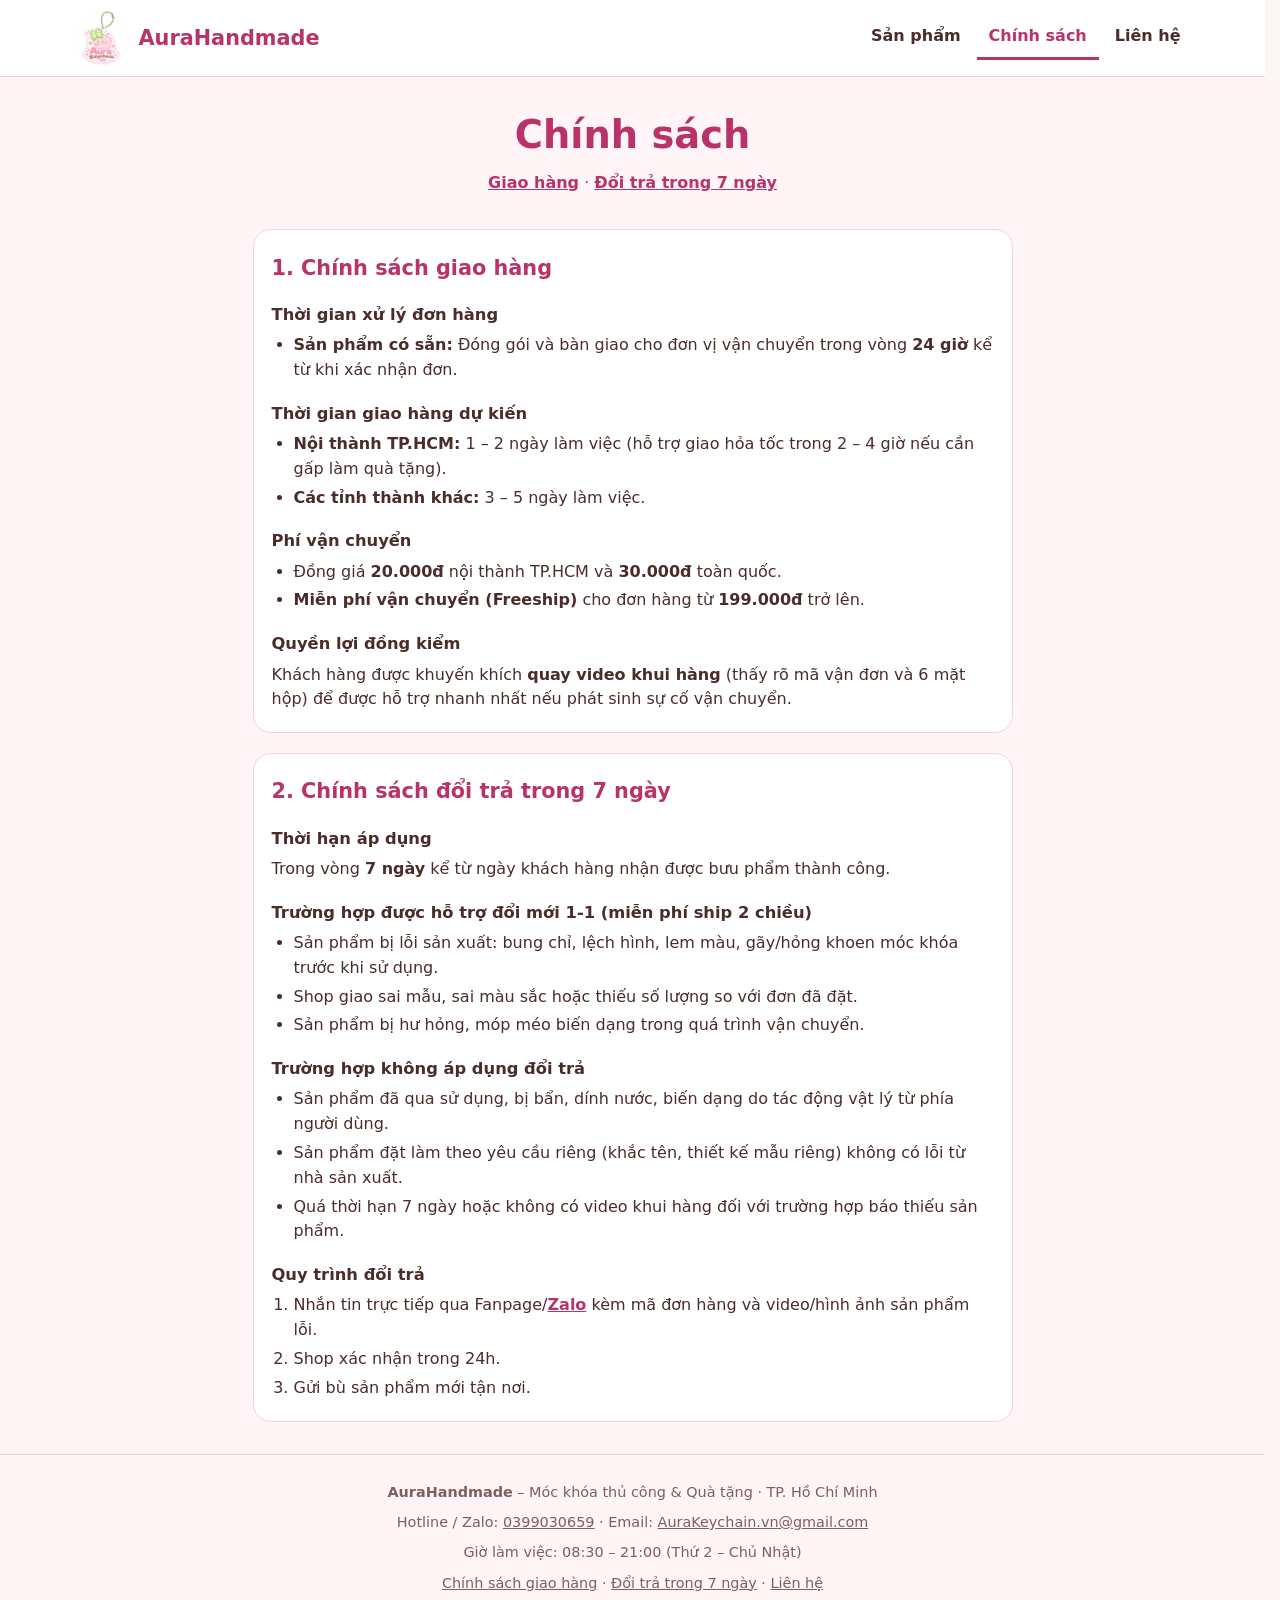
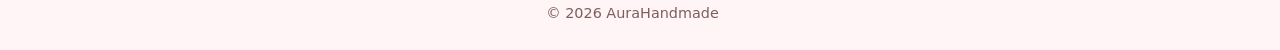
==== chinh-sach.html @ 4227e66e "Đổi tên thành AuraHandmade, thêm trang Chính sách và Liên hệ - Chính sách giao hàng và đổi trả trong" ====
<!doctype html>
<html lang="vi">
<head>
<meta charset="utf-8">
<meta name="viewport" content="width=device-width, initial-scale=1">
<title>Chính sách giao hàng và đổi trả – AuraHandmade</title>
<meta name="description" content="Chính sách giao hàng và đổi trả trong 7 ngày của AuraHandmade: thời gian giao, phí vận chuyển, điều kiện và quy trình đổi mới.">
<meta name="theme-color" content="#fff4f6">
<link rel="icon" type="image/png" href="anh/favicon-64.png">
<link rel="stylesheet" href="style.css">
</head>
<body>

<a class="skip" href="#noi-dung">Bỏ qua tới nội dung</a>

<header class="top">
  <div class="wrap">
    <a class="brand" href="./">
      <img src="anh/logo-256.webp" alt="" width="56" height="56">
      <span>AuraHandmade</span>
    </a>
    <nav aria-label="Trang">
      <ul class="pages">
        <li><a href="./">Sản phẩm</a></li>
        <li><a href="chinh-sach.html" aria-current="page">Chính sách</a></li>
        <li><a href="lien-he.html">Liên hệ</a></li>
      </ul>
    </nav>
  </div>
</header>

<main id="noi-dung" class="wrap doc">
  <div class="intro">
    <h1>Chính sách</h1>
    <p><a href="#giao-hang">Giao hàng</a> · <a href="#doi-tra">Đổi trả trong 7 ngày</a></p>
  </div>

  <section id="giao-hang" aria-labelledby="giao-hang-ten">
    <h2 id="giao-hang-ten">1. Chính sách giao hàng</h2>

    <h3>Thời gian xử lý đơn hàng</h3>
    <ul>
      <li><strong>Sản phẩm có sẵn:</strong> Đóng gói và bàn giao cho đơn vị vận chuyển trong vòng <strong>24 giờ</strong> kể từ khi xác nhận đơn.</li>
    </ul>

    <h3>Thời gian giao hàng dự kiến</h3>
    <ul>
      <li><strong>Nội thành TP.HCM:</strong> 1 – 2 ngày làm việc (hỗ trợ giao hỏa tốc trong 2 – 4 giờ nếu cần gấp làm quà tặng).</li>
      <li><strong>Các tỉnh thành khác:</strong> 3 – 5 ngày làm việc.</li>
    </ul>

    <h3>Phí vận chuyển</h3>
    <ul>
      <li>Đồng giá <strong>20.000đ</strong> nội thành TP.HCM và <strong>30.000đ</strong> toàn quốc.</li>
      <li><strong>Miễn phí vận chuyển (Freeship)</strong> cho đơn hàng từ <strong>199.000đ</strong> trở lên.</li>
    </ul>

    <h3>Quyền lợi đồng kiểm</h3>
    <p>Khách hàng được khuyến khích <strong>quay video khui hàng</strong> (thấy rõ mã vận đơn và 6 mặt hộp) để được hỗ trợ nhanh nhất nếu phát sinh sự cố vận chuyển.</p>
  </section>

  <section id="doi-tra" aria-labelledby="doi-tra-ten">
    <h2 id="doi-tra-ten">2. Chính sách đổi trả trong 7 ngày</h2>

    <h3>Thời hạn áp dụng</h3>
    <p>Trong vòng <strong>7 ngày</strong> kể từ ngày khách hàng nhận được bưu phẩm thành công.</p>

    <h3>Trường hợp được hỗ trợ đổi mới 1-1 (miễn phí ship 2 chiều)</h3>
    <ul>
      <li>Sản phẩm bị lỗi sản xuất: bung chỉ, lệch hình, lem màu, gãy/hỏng khoen móc khóa trước khi sử dụng.</li>
      <li>Shop giao sai mẫu, sai màu sắc hoặc thiếu số lượng so với đơn đã đặt.</li>
      <li>Sản phẩm bị hư hỏng, móp méo biến dạng trong quá trình vận chuyển.</li>
    </ul>

    <h3>Trường hợp không áp dụng đổi trả</h3>
    <ul>
      <li>Sản phẩm đã qua sử dụng, bị bẩn, dính nước, biến dạng do tác động vật lý từ phía người dùng.</li>
      <li>Sản phẩm đặt làm theo yêu cầu riêng (khắc tên, thiết kế mẫu riêng) không có lỗi từ nhà sản xuất.</li>
      <li>Quá thời hạn 7 ngày hoặc không có video khui hàng đối với trường hợp báo thiếu sản phẩm.</li>
    </ul>

    <h3>Quy trình đổi trả</h3>
    <ol>
      <li>Nhắn tin trực tiếp qua Fanpage/<a href="https://zalo.me/0399030659" rel="noopener">Zalo</a> kèm mã đơn hàng và video/hình ảnh sản phẩm lỗi.</li>
      <li>Shop xác nhận trong 24h.</li>
      <li>Gửi bù sản phẩm mới tận nơi.</li>
    </ol>
  </section>
</main>

<footer>
  <div class="wrap">
    <p><strong>AuraHandmade</strong> – Móc khóa thủ công &amp; Quà tặng · TP. Hồ Chí Minh</p>
    <p>Hotline / Zalo: <a href="tel:0399030659">0399030659</a> · Email: <a href="mailto:AuraKeychain.vn@gmail.com">AuraKeychain.vn@gmail.com</a></p>
    <p>Giờ làm việc: 08:30 – 21:00 (Thứ 2 – Chủ Nhật)</p>
    <p><a href="chinh-sach.html#giao-hang">Chính sách giao hàng</a> · <a href="chinh-sach.html#doi-tra">Đổi trả trong 7 ngày</a> · <a href="lien-he.html">Liên hệ</a></p>
    <p>© 2026 AuraHandmade</p>
  </div>
</footer>

</body>
</html>
---- style.css ----
/* AuraHandmade – màu lấy theo logo: hồng, nâu, xanh cỏ. Ưu tiên điện thoại. */
:root {
  --bg: #fff4f6; --surface: #ffffff; --ink: #4a2c2a; --muted: #7d5f5c;
  --pink: #b8336a; --on-pink: #ffffff; --soft: #ffe3ea; --green: #3f7a34;
  --line: #f4d3dc; --shadow: 0 10px 28px rgba(120, 40, 70, .14);
}
@media (prefers-color-scheme: dark) {
  :root {
    --bg: #1f1416; --surface: #2b1c20; --ink: #f8e9ec; --muted: #c9aab0;
    --pink: #f291b5; --on-pink: #2b1219; --soft: #43252f; --green: #9bd18c;
    --line: #4a2f37; --shadow: 0 10px 28px rgba(0, 0, 0, .45);
  }
}
* { box-sizing: border-box; }
html { scroll-behavior: smooth; scroll-padding-top: 76px; scrollbar-gutter: stable; }
body { margin: 0; background: var(--bg); color: var(--ink); line-height: 1.55;
  font-family: "Segoe UI", system-ui, -apple-system, Roboto, Arial, sans-serif; }
a { color: inherit; }
button { font: inherit; cursor: pointer; }
:focus-visible { outline: 3px solid var(--pink); outline-offset: 2px; }
.wrap { width: min(1120px, 100% - 28px); margin-inline: auto; }
.skip { position: absolute; left: -999px; }
.skip:focus { left: 12px; top: 12px; z-index: 20; padding: 8px 14px; border-radius: 8px; background: var(--surface); }

/* Đầu trang: tên cửa hàng và menu các trang */
.top { background: var(--surface); border-bottom: 1px solid var(--line); }
.top .wrap { display: flex; flex-wrap: wrap; align-items: center; justify-content: space-between; gap: 4px 16px; padding: 10px 0; }
.brand { display: flex; align-items: center; gap: 10px; font-weight: 800; font-size: 1.3rem; color: var(--pink); text-decoration: none; }
.brand img { border-radius: 50%; background: #fff; }
.pages { display: flex; gap: 4px; margin: 0; padding: 0; list-style: none; }
.pages a { display: block; padding: 8px 12px; border-bottom: 3px solid transparent; font-weight: 600; text-decoration: none; }
.pages a:hover { color: var(--pink); }
.pages a[aria-current="page"] { border-bottom-color: var(--pink); color: var(--pink); }

/* Menu nhóm sản phẩm, dính ở mép trên khi cuộn */
.groups { position: sticky; top: 0; z-index: 10; background: var(--surface); border-bottom: 1px solid var(--line); }
.groups ul { display: flex; justify-content: safe center; gap: 8px; min-height: 55px; margin-block: 0; padding: 8px 2px; overflow-x: auto; list-style: none; }
.groups a { display: block; padding: 7px 14px; border-radius: 999px; background: var(--soft); font-size: .92rem; font-weight: 600; white-space: nowrap; text-decoration: none; }
.groups a:hover { background: var(--pink); color: var(--on-pink); }

.intro { padding: 28px 0 4px; text-align: center; }
.intro h1 { margin: 0 0 6px; font-size: clamp(1.7rem, 5vw, 2.4rem); color: var(--pink); }
.intro p { margin: 0; color: var(--muted); }

/* Nhóm sản phẩm */
/* Giữ chỗ trước khi JavaScript dựng danh sách, để chân trang không bị nhảy. */
#catalog { min-height: 100vh; }
#catalog section { padding: 26px 0 6px; }
.group-head { display: flex; align-items: baseline; justify-content: space-between; gap: 12px; margin-bottom: 14px; border-bottom: 2px dashed var(--line); }
.group-head h2 { margin: 0 0 8px; font-size: 1.4rem; }
.total { color: var(--green); font-size: .9rem; font-weight: 700; }
.grid { display: grid; grid-template-columns: repeat(2, minmax(0, 1fr)); gap: 12px; margin: 0; padding: 0; list-style: none; }
@media (min-width: 620px) { .grid { grid-template-columns: repeat(3, minmax(0, 1fr)); gap: 16px; } }
@media (min-width: 960px) { .grid { grid-template-columns: repeat(4, minmax(0, 1fr)); gap: 20px; } }

.card { display: flex; flex-direction: column; overflow: hidden; background: var(--surface); border: 1px solid var(--line); border-radius: 18px; transition: transform .2s, box-shadow .2s; }
.card:hover { transform: translateY(-3px); box-shadow: var(--shadow); }
.photo { position: relative; display: block; padding: 0; border: 0; background: var(--soft); }
.photo img { display: block; width: 100%; height: auto; aspect-ratio: 4 / 5; object-fit: cover; }
.photo:focus-visible { outline-offset: -3px; }
.count, .combo { position: absolute; padding: 3px 10px; border-radius: 999px; font-size: .74rem; font-weight: 700; }
.count { right: 8px; bottom: 8px; background: rgba(40, 20, 24, .78); color: #fff; }
.combo { left: 8px; top: 8px; background: var(--pink); color: var(--on-pink); }
.card h3 { margin: 0; padding: 10px 12px 0; font-size: .96rem; line-height: 1.35; }
.price { margin: auto 0 0; padding: 4px 12px 12px; color: var(--pink); font-size: 1.08rem; font-weight: 800; }

/* Trang chính sách và liên hệ */
.doc { max-width: 760px; }
.doc section { margin-top: 20px; padding: 4px 18px 10px; background: var(--surface); border: 1px solid var(--line); border-radius: 18px; }
.doc h2 { font-size: 1.3rem; color: var(--pink); }
.doc h3 { margin: 18px 0 4px; font-size: 1.02rem; }
.doc p, .doc ul, .doc ol { margin: 6px 0 10px; }
.doc ul, .doc ol { padding-left: 22px; }
.doc li { margin-bottom: 4px; }
.doc a { color: var(--pink); font-weight: 600; }
.doc dt { margin-top: 14px; color: var(--muted); font-size: .9rem; }
.doc dd { margin: 2px 0 0; font-size: 1.08rem; overflow-wrap: anywhere; }
.doc .actions { display: flex; flex-wrap: wrap; gap: 10px; margin-top: 8px; }
.doc .actions a { padding: 10px 18px; border-radius: 999px; background: var(--pink); color: var(--on-pink); font-size: .95rem; text-decoration: none; }

footer { margin-top: 32px; padding: 20px 0; border-top: 1px solid var(--line); text-align: center; color: var(--muted); font-size: .9rem; }
footer p { margin: 6px 0; overflow-wrap: anywhere; }
footer a { display: inline-block; padding-block: 2px; }

/* Hộp xem ảnh lớn */
#viewer { width: min(94vw, 560px); max-height: 94dvh; padding: 0; border: 0; border-radius: 18px; background: var(--surface); color: var(--ink); box-shadow: var(--shadow); }
#viewer:modal { overscroll-behavior: contain; }
#viewer::backdrop { background: rgba(30, 12, 18, .75); overflow: hidden; overscroll-behavior: contain; }
#vImg { display: block; width: 100%; height: auto; max-height: calc(94dvh - 96px); object-fit: contain; background: var(--soft); }
.vbar { display: flex; align-items: center; gap: 10px; min-height: 90px; padding: 10px 12px; }
.vtext { flex: 1; text-align: center; }
.vtext h2 { margin: 0; font-size: 1.05rem; }
.vtext p { margin: 2px 0 0; }
.vtext b { color: var(--pink); font-size: 1.15rem; }
.vtext span { color: var(--muted); font-size: .88rem; }
.nav, .close { display: grid; place-items: center; width: 44px; height: 44px; border: 0; border-radius: 50%; font-size: 1.6rem; line-height: 1; }
.nav { flex: none; background: var(--soft); color: var(--ink); }
.close { position: absolute; top: 10px; right: 10px; z-index: 1; background: rgba(40, 20, 24, .78); color: #fff; }
[hidden] { display: none !important; }

@media (prefers-reduced-motion: reduce) { * { scroll-behavior: auto !important; transition: none !important; } }
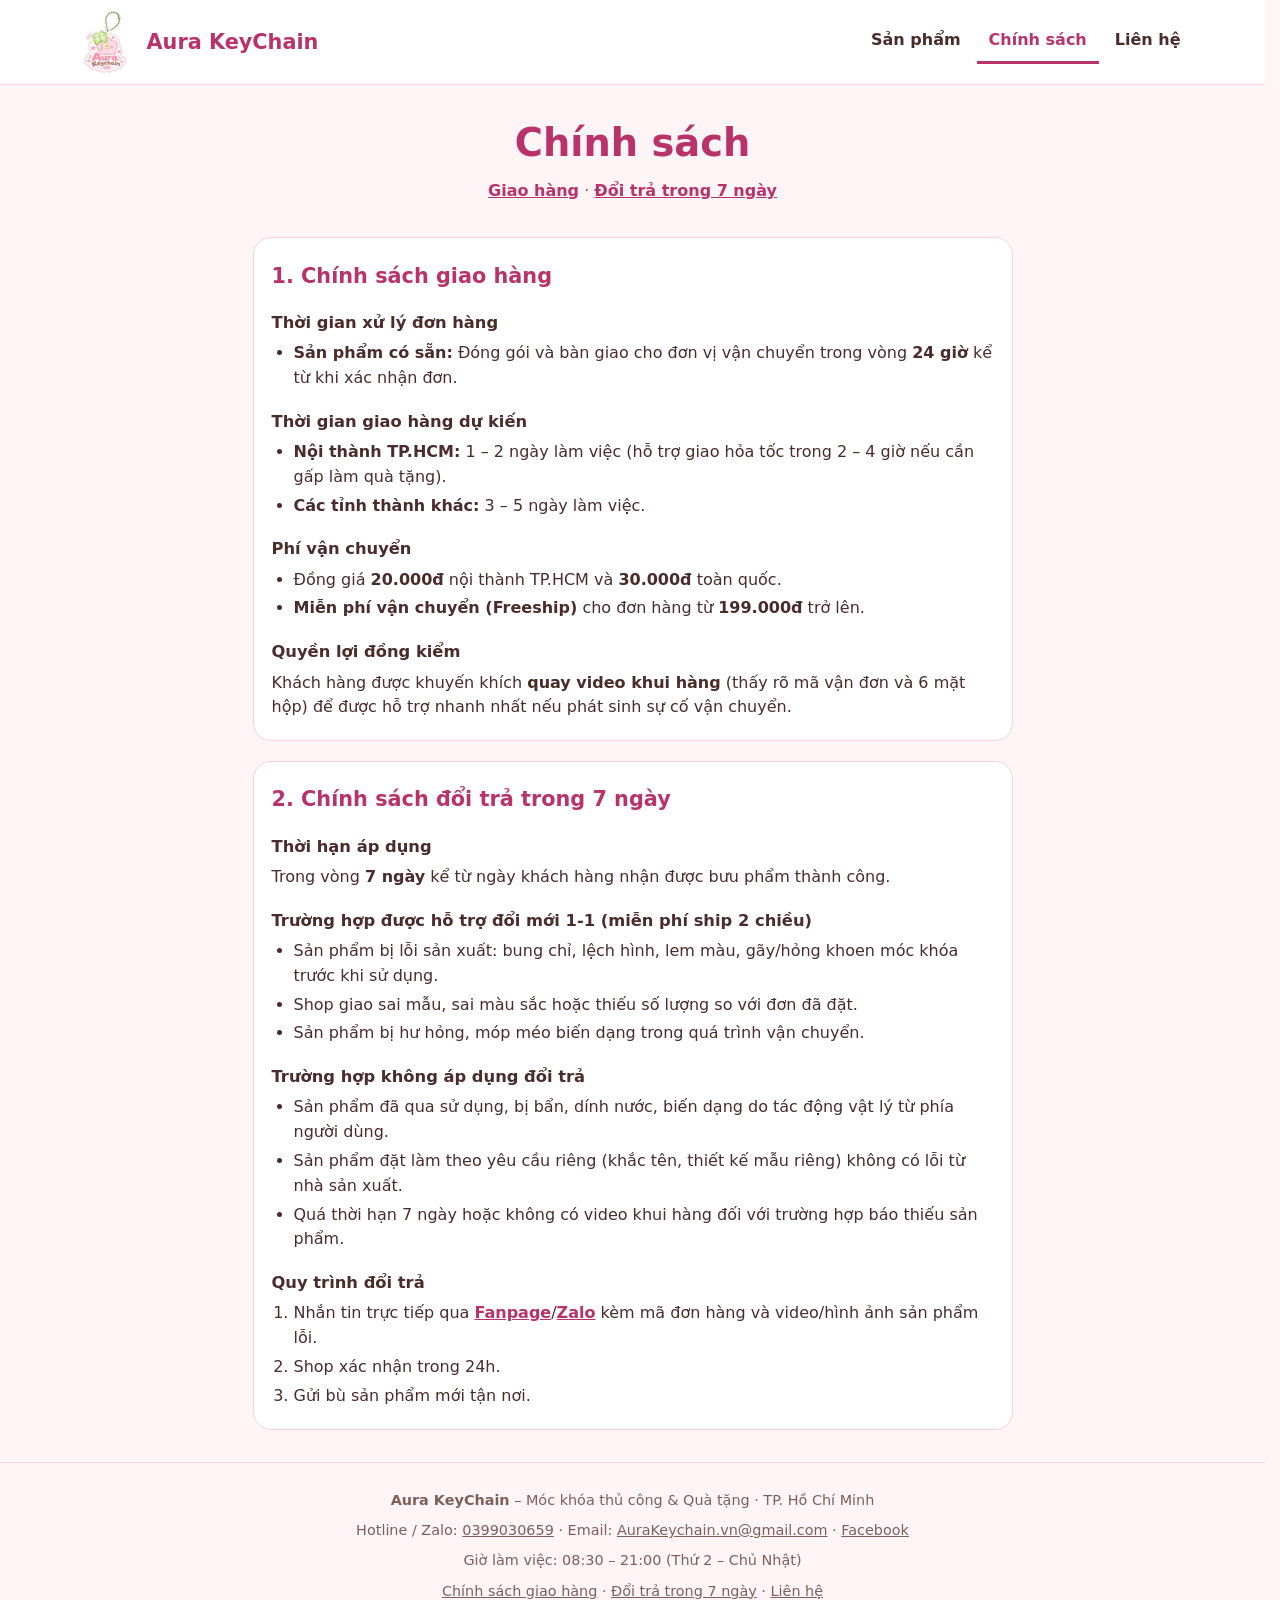
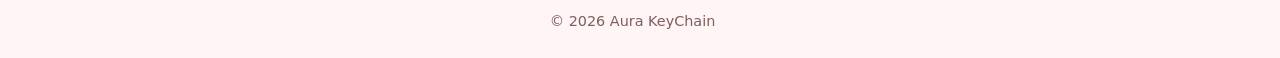
==== commit 8b61e92e: "Đổi tên thành Aura KeyChain, thay logo và gắn link Facebook - Logo và biểu tượng tab làm từ ảnh mới," ====
--- a/chinh-sach.html
+++ b/chinh-sach.html
@@ -3,8 +3,8 @@
 <head>
 <meta charset="utf-8">
 <meta name="viewport" content="width=device-width, initial-scale=1">
-<title>Chính sách giao hàng và đổi trả – AuraHandmade</title>
-<meta name="description" content="Chính sách giao hàng và đổi trả trong 7 ngày của AuraHandmade: thời gian giao, phí vận chuyển, điều kiện và quy trình đổi mới.">
+<title>Chính sách giao hàng và đổi trả – Aura KeyChain</title>
+<meta name="description" content="Chính sách giao hàng và đổi trả trong 7 ngày của Aura KeyChain: thời gian giao, phí vận chuyển, điều kiện và quy trình đổi mới.">
 <meta name="theme-color" content="#fff4f6">
 <link rel="icon" type="image/png" href="anh/favicon-64.png">
 <link rel="stylesheet" href="style.css">
@@ -16,8 +16,8 @@
 <header class="top">
   <div class="wrap">
     <a class="brand" href="./">
-      <img src="anh/logo-256.webp" alt="" width="56" height="56">
-      <span>AuraHandmade</span>
+      <img src="anh/logo-256.webp" alt="" width="64" height="64">
+      <span>Aura KeyChain</span>
     </a>
     <nav aria-label="Trang">
       <ul class="pages">
@@ -81,7 +81,7 @@
 
     <h3>Quy trình đổi trả</h3>
     <ol>
-      <li>Nhắn tin trực tiếp qua Fanpage/<a href="https://zalo.me/0399030659" rel="noopener">Zalo</a> kèm mã đơn hàng và video/hình ảnh sản phẩm lỗi.</li>
+      <li>Nhắn tin trực tiếp qua <a href="https://www.facebook.com/aurakeychain.25" rel="noopener">Fanpage</a>/<a href="https://zalo.me/0399030659" rel="noopener">Zalo</a> kèm mã đơn hàng và video/hình ảnh sản phẩm lỗi.</li>
       <li>Shop xác nhận trong 24h.</li>
       <li>Gửi bù sản phẩm mới tận nơi.</li>
     </ol>
@@ -90,11 +90,11 @@
 
 <footer>
   <div class="wrap">
-    <p><strong>AuraHandmade</strong> – Móc khóa thủ công &amp; Quà tặng · TP. Hồ Chí Minh</p>
-    <p>Hotline / Zalo: <a href="tel:0399030659">0399030659</a> · Email: <a href="mailto:AuraKeychain.vn@gmail.com">AuraKeychain.vn@gmail.com</a></p>
+    <p><strong>Aura KeyChain</strong> – Móc khóa thủ công &amp; Quà tặng · TP. Hồ Chí Minh</p>
+    <p>Hotline / Zalo: <a href="tel:0399030659">0399030659</a> · Email: <a href="mailto:AuraKeychain.vn@gmail.com">AuraKeychain.vn@gmail.com</a> · <a href="https://www.facebook.com/aurakeychain.25" rel="noopener">Facebook</a></p>
     <p>Giờ làm việc: 08:30 – 21:00 (Thứ 2 – Chủ Nhật)</p>
     <p><a href="chinh-sach.html#giao-hang">Chính sách giao hàng</a> · <a href="chinh-sach.html#doi-tra">Đổi trả trong 7 ngày</a> · <a href="lien-he.html">Liên hệ</a></p>
-    <p>© 2026 AuraHandmade</p>
+    <p>© 2026 Aura KeyChain</p>
   </div>
 </footer>
 
--- a/style.css
+++ b/style.css
@@ -1,4 +1,4 @@
-/* AuraHandmade – màu lấy theo logo: hồng, nâu, xanh cỏ. Ưu tiên điện thoại. */
+/* Aura KeyChain – màu lấy theo logo: hồng, nâu, xanh cỏ. Ưu tiên điện thoại. */
 :root {
   --bg: #fff4f6; --surface: #ffffff; --ink: #4a2c2a; --muted: #7d5f5c;
   --pink: #b8336a; --on-pink: #ffffff; --soft: #ffe3ea; --green: #3f7a34;
@@ -26,7 +26,7 @@
 .top { background: var(--surface); border-bottom: 1px solid var(--line); }
 .top .wrap { display: flex; flex-wrap: wrap; align-items: center; justify-content: space-between; gap: 4px 16px; padding: 10px 0; }
 .brand { display: flex; align-items: center; gap: 10px; font-weight: 800; font-size: 1.3rem; color: var(--pink); text-decoration: none; }
-.brand img { border-radius: 50%; background: #fff; }
+.brand img { border-radius: 14px; background: #fff; }
 .pages { display: flex; gap: 4px; margin: 0; padding: 0; list-style: none; }
 .pages a { display: block; padding: 8px 12px; border-bottom: 3px solid transparent; font-weight: 600; text-decoration: none; }
 .pages a:hover { color: var(--pink); }
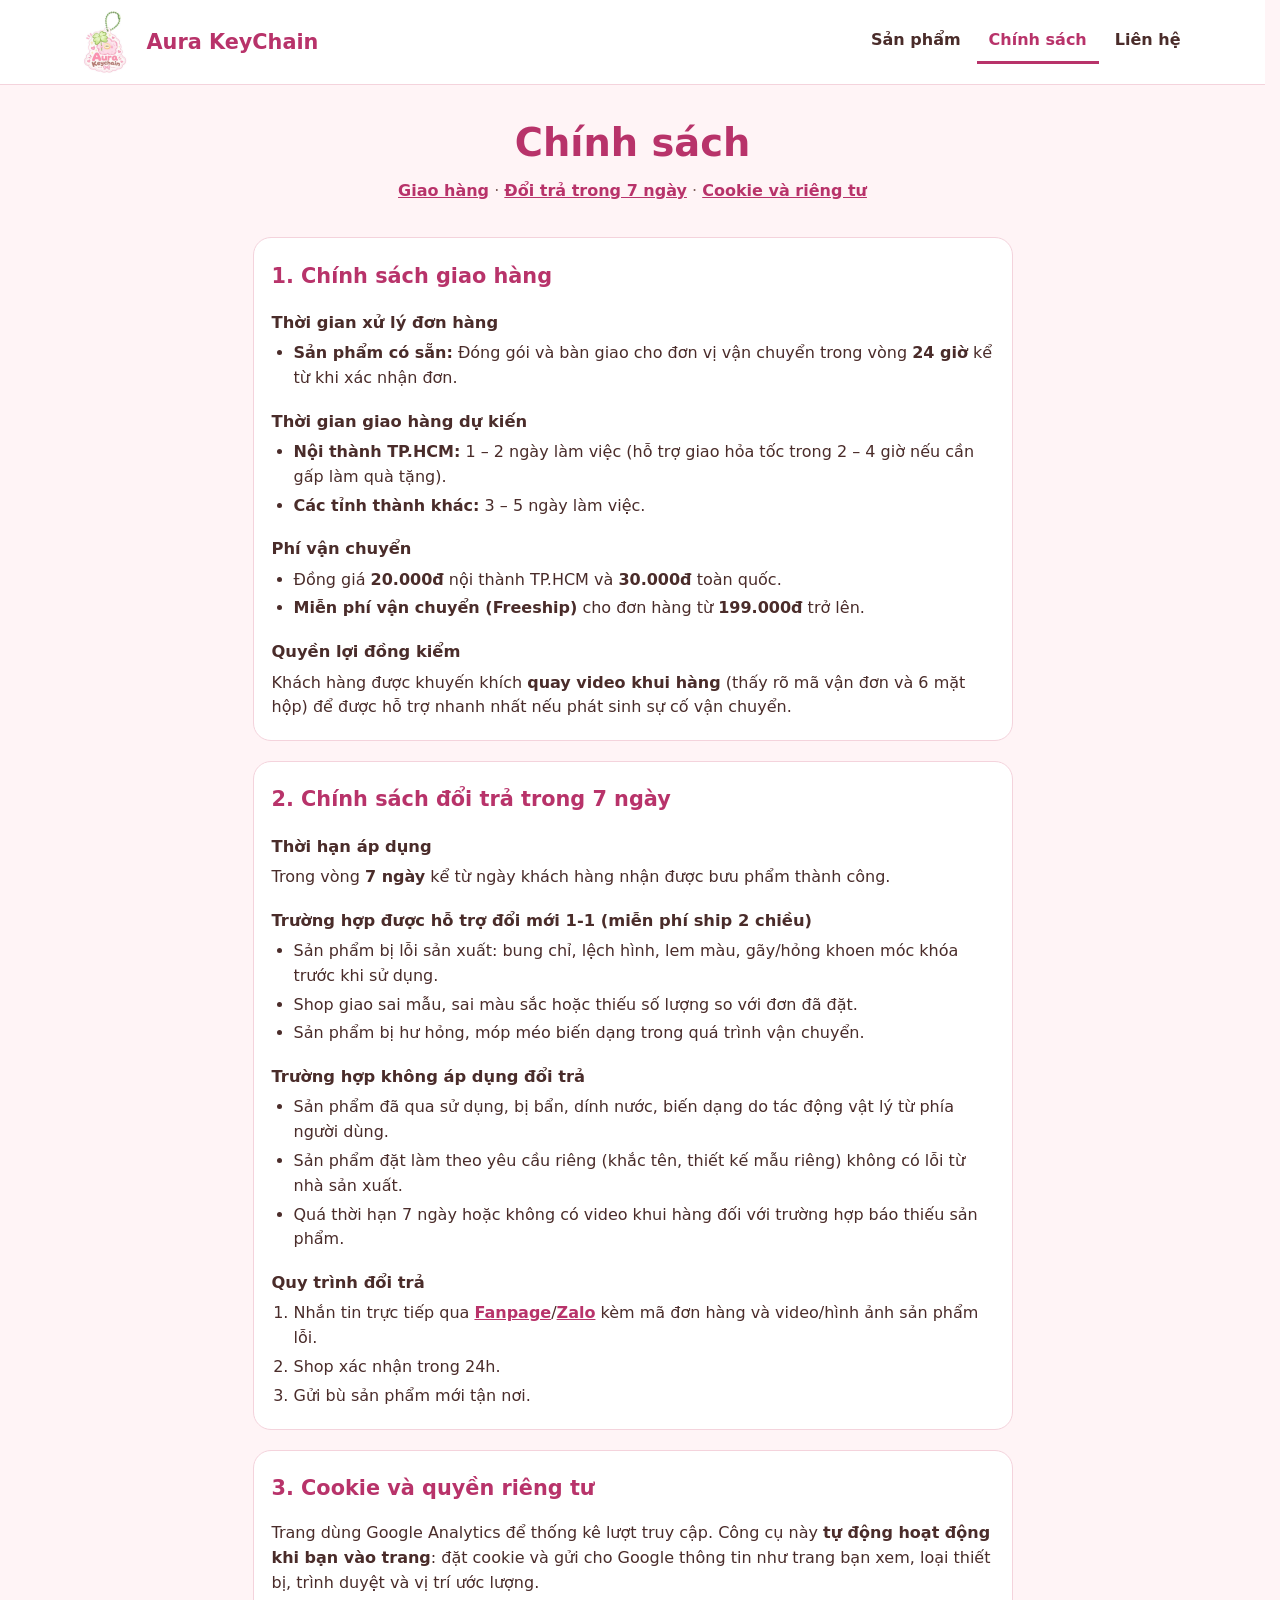
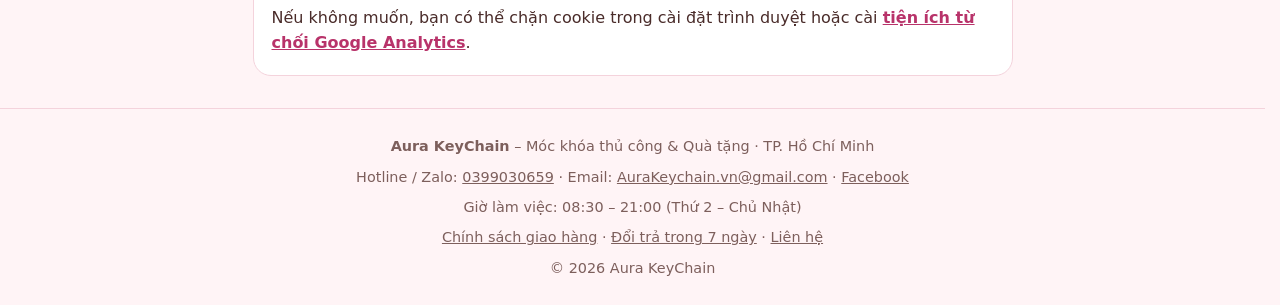
==== commit 81f1413b: "Thay ảnh bìa bằng Hero Banner, bật đo lượt truy cập, thêm sitemap - Hero Banner 2 cột với hình minh " ====
--- a/chinh-sach.html
+++ b/chinh-sach.html
@@ -5,6 +5,7 @@
 <meta name="viewport" content="width=device-width, initial-scale=1">
 <title>Chính sách giao hàng và đổi trả – Aura KeyChain</title>
 <meta name="description" content="Chính sách giao hàng và đổi trả trong 7 ngày của Aura KeyChain: thời gian giao, phí vận chuyển, điều kiện và quy trình đổi mới.">
+<link rel="canonical" href="https://aura-keychain.vercel.app/chinh-sach.html">
 <meta name="theme-color" content="#fff4f6">
 <link rel="icon" type="image/png" href="anh/favicon-64.png">
 <link rel="stylesheet" href="style.css">
@@ -32,7 +33,7 @@
 <main id="noi-dung" class="wrap doc">
   <div class="intro">
     <h1>Chính sách</h1>
-    <p><a href="#giao-hang">Giao hàng</a> · <a href="#doi-tra">Đổi trả trong 7 ngày</a></p>
+    <p><a href="#giao-hang">Giao hàng</a> · <a href="#doi-tra">Đổi trả trong 7 ngày</a> · <a href="#rieng-tu">Cookie và riêng tư</a></p>
   </div>
 
   <section id="giao-hang" aria-labelledby="giao-hang-ten">
@@ -86,6 +87,12 @@
       <li>Gửi bù sản phẩm mới tận nơi.</li>
     </ol>
   </section>
+
+  <section id="rieng-tu" aria-labelledby="rieng-tu-ten">
+    <h2 id="rieng-tu-ten">3. Cookie và quyền riêng tư</h2>
+    <p>Trang dùng Google Analytics để thống kê lượt truy cập. Công cụ này <strong>tự động hoạt động khi bạn vào trang</strong>: đặt cookie và gửi cho Google thông tin như trang bạn xem, loại thiết bị, trình duyệt và vị trí ước lượng.</p>
+    <p>Nếu không muốn, bạn có thể chặn cookie trong cài đặt trình duyệt hoặc cài <a href="https://tools.google.com/dlpage/gaoptout" rel="noopener">tiện ích từ chối Google Analytics</a>.</p>
+  </section>
 </main>
 
 <footer>
@@ -98,5 +105,6 @@
   </div>
 </footer>
 
+<script src="analytics.js"></script>
 </body>
 </html>
--- a/style.css
+++ b/style.css
@@ -32,6 +32,22 @@
 .pages a:hover { color: var(--pink); }
 .pages a[aria-current="page"] { border-bottom-color: var(--pink); color: var(--pink); }
 
+/* Hero Banner trang chủ: chữ bên trái, hình bên phải, nền pastel ấm (giữ nguyên cả ở chế độ tối) */
+.hero { display: grid; align-items: center; gap: 4px; overflow: hidden; width: min(1120px, 100% - 28px); margin: 14px auto; padding: 28px 22px 0; border-radius: 32px; background: linear-gradient(135deg, #fff3dc 0%, #ffe6df 55%, #ffdde8 100%); color: #4a2c2a; }
+
+.badge { display: inline-block; margin: 0; padding: 6px 16px; border-radius: 999px; background: #fff; color: #a3245a; font-size: .82rem; font-weight: 800; letter-spacing: .06em; }
+.hero h1 { margin: 14px 0 12px; font-size: clamp(1.85rem, 4.4vw, 3rem); line-height: 1.2; text-wrap: balance; }
+.lead { max-width: 32em; margin: 0 0 22px; color: #6b4744; font-size: 1.06rem; }
+.cta { display: inline-block; padding: 13px 36px; border-radius: 999px; background: #b8336a; color: #fff; font-weight: 700; text-decoration: none; box-shadow: 0 8px 18px rgba(184, 51, 106, .28); }
+.cta:hover { background: #96275a; }
+.hero :focus-visible { outline-color: #4a2c2a; }
+.hero img { display: block; align-self: end; justify-self: end; width: calc(100% + 22px); max-width: 520px; height: auto; margin-right: -22px; }   /* tay áo chạm mép dưới và mép phải */
+@media (min-width: 760px) {
+  .hero { grid-template-columns: 1.05fr .95fr; gap: 20px; padding: 0 0 0 52px; }
+  .hero-text { padding-block: 36px; }
+  .hero img { width: 100%; margin-right: 0; }
+}
+
 /* Menu nhóm sản phẩm, dính ở mép trên khi cuộn */
 .groups { position: sticky; top: 0; z-index: 10; background: var(--surface); border-bottom: 1px solid var(--line); }
 .groups ul { display: flex; justify-content: safe center; gap: 8px; min-height: 55px; margin-block: 0; padding: 8px 2px; overflow-x: auto; list-style: none; }
@@ -39,7 +55,7 @@
 .groups a:hover { background: var(--pink); color: var(--on-pink); }
 
 .intro { padding: 28px 0 4px; text-align: center; }
-.intro h1 { margin: 0 0 6px; font-size: clamp(1.7rem, 5vw, 2.4rem); color: var(--pink); }
+.intro h1, .intro h2 { margin: 0 0 6px; font-size: clamp(1.7rem, 5vw, 2.4rem); color: var(--pink); }
 .intro p { margin: 0; color: var(--muted); }
 
 /* Nhóm sản phẩm */
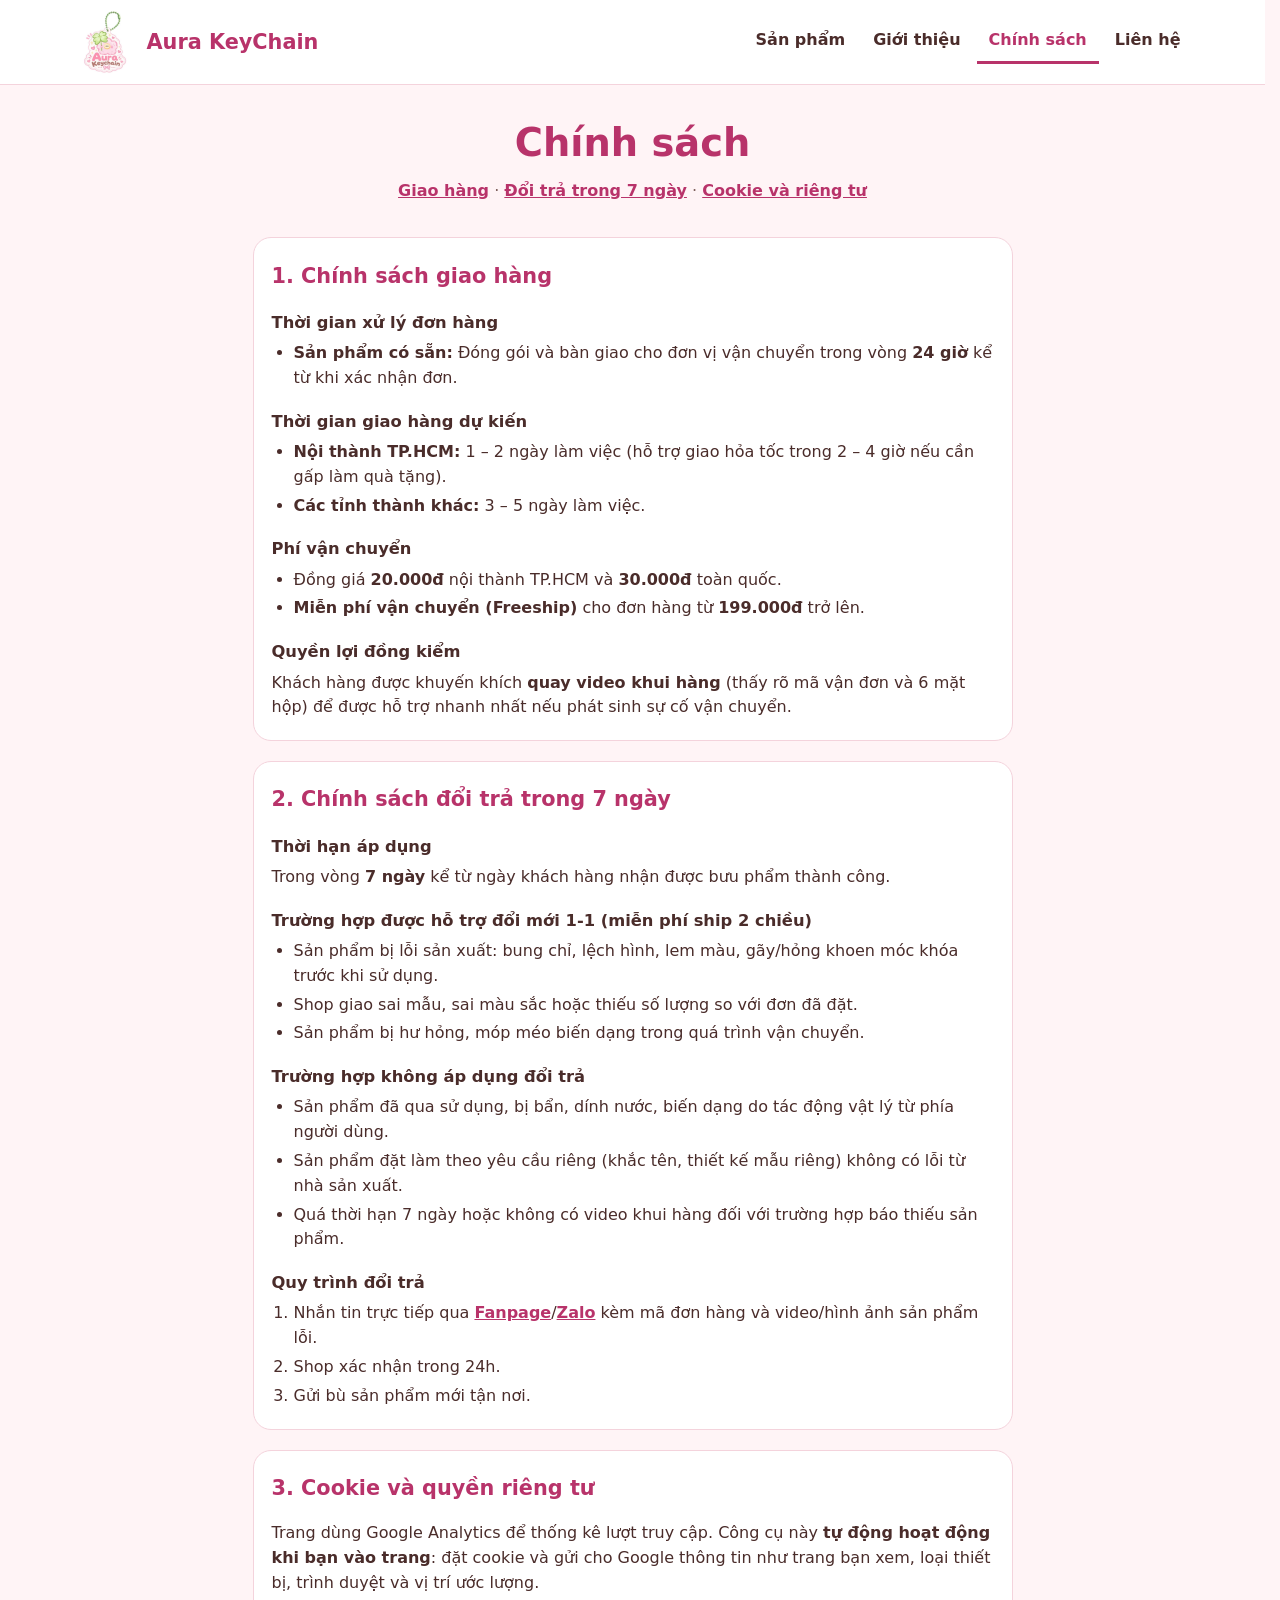
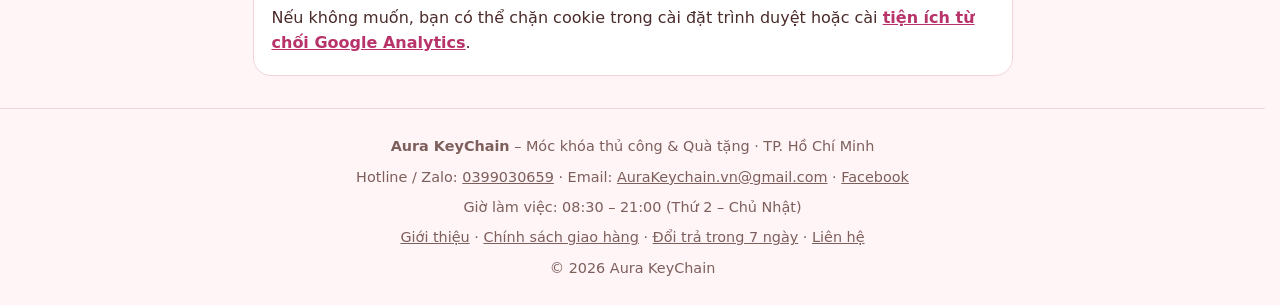
==== commit 4ec7d7f7: "Thêm trang Giới thiệu thương hiệu - Phần mở đầu, 4 thẻ số liệu, câu chuyện 01-03, 4 cam kết và banne" ====
--- a/chinh-sach.html
+++ b/chinh-sach.html
@@ -23,6 +23,7 @@
     <nav aria-label="Trang">
       <ul class="pages">
         <li><a href="./">Sản phẩm</a></li>
+        <li><a href="gioi-thieu.html">Giới thiệu</a></li>
         <li><a href="chinh-sach.html" aria-current="page">Chính sách</a></li>
         <li><a href="lien-he.html">Liên hệ</a></li>
       </ul>
@@ -100,7 +101,7 @@
     <p><strong>Aura KeyChain</strong> – Móc khóa thủ công &amp; Quà tặng · TP. Hồ Chí Minh</p>
     <p>Hotline / Zalo: <a href="tel:0399030659">0399030659</a> · Email: <a href="mailto:AuraKeychain.vn@gmail.com">AuraKeychain.vn@gmail.com</a> · <a href="https://www.facebook.com/aurakeychain.25" rel="noopener">Facebook</a></p>
     <p>Giờ làm việc: 08:30 – 21:00 (Thứ 2 – Chủ Nhật)</p>
-    <p><a href="chinh-sach.html#giao-hang">Chính sách giao hàng</a> · <a href="chinh-sach.html#doi-tra">Đổi trả trong 7 ngày</a> · <a href="lien-he.html">Liên hệ</a></p>
+    <p><a href="gioi-thieu.html">Giới thiệu</a> · <a href="chinh-sach.html#giao-hang">Chính sách giao hàng</a> · <a href="chinh-sach.html#doi-tra">Đổi trả trong 7 ngày</a> · <a href="lien-he.html">Liên hệ</a></p>
     <p>© 2026 Aura KeyChain</p>
   </div>
 </footer>
--- a/style.css
+++ b/style.css
@@ -31,6 +31,7 @@
 .pages a { display: block; padding: 8px 12px; border-bottom: 3px solid transparent; font-weight: 600; text-decoration: none; }
 .pages a:hover { color: var(--pink); }
 .pages a[aria-current="page"] { border-bottom-color: var(--pink); color: var(--pink); }
+@media (max-width: 420px) { .pages { gap: 0; } .pages a { padding: 8px 7px; font-size: .92rem; } }
 
 /* Hero Banner trang chủ: chữ bên trái, hình bên phải, nền pastel ấm (giữ nguyên cả ở chế độ tối) */
 .hero { display: grid; align-items: center; gap: 4px; overflow: hidden; width: min(1120px, 100% - 28px); margin: 14px auto; padding: 28px 22px 0; border-radius: 32px; background: linear-gradient(135deg, #fff3dc 0%, #ffe6df 55%, #ffdde8 100%); color: #4a2c2a; }
@@ -94,6 +95,33 @@
 .doc .actions { display: flex; flex-wrap: wrap; gap: 10px; margin-top: 8px; }
 .doc .actions a { padding: 10px 18px; border-radius: 999px; background: var(--pink); color: var(--on-pink); font-size: .95rem; text-decoration: none; }
 
+/* Trang giới thiệu thương hiệu */
+.hero .hero-photo { align-self: center; justify-self: center; width: 100%; max-width: 460px; height: auto; margin: 4px 0 22px; aspect-ratio: 5 / 4; object-fit: cover; border: 6px solid #fff; border-radius: 26px; box-shadow: 0 14px 30px rgba(150, 70, 100, .2); }
+@media (min-width: 760px) { .hero .hero-photo { margin: 30px 30px 30px 0; } }
+.stats { display: grid; grid-template-columns: repeat(2, minmax(0, 1fr)); gap: 12px; margin: 20px 0 0; padding: 0; list-style: none; }
+.stats li { display: flex; flex-direction: column; justify-content: center; gap: 4px; padding: 18px 10px; text-align: center; background: var(--surface); border: 1px solid var(--line); border-radius: 18px; }
+.stats strong { color: var(--pink); font-size: clamp(1.6rem, 4vw, 2.2rem); line-height: 1.15; }
+.stats span { color: var(--muted); font-size: .76rem; font-weight: 700; letter-spacing: .04em; text-transform: uppercase; }
+.block { margin-top: 40px; }
+.block-head { max-width: 40em; margin: 0 auto 18px; text-align: center; }
+.block-head h2 { margin: 0 0 6px; color: var(--pink); font-size: clamp(1.45rem, 3.6vw, 2rem); }
+.block-head p { margin: 0; color: var(--muted); }
+.story, .values { display: grid; gap: 14px; margin: 0; padding: 0; list-style: none; }
+.story li, .values li { padding: 20px 18px; background: var(--surface); border: 1px solid var(--line); border-radius: 20px; }
+.story h3, .values h3 { margin: 12px 0 6px; font-size: 1.08rem; line-height: 1.35; }
+.story p, .values p { margin: 0; color: var(--muted); font-size: .95rem; }
+.values a { color: var(--pink); font-weight: 600; }
+.num { display: inline-block; padding: 4px 14px; border-radius: 999px; background: var(--soft); color: var(--pink); font-weight: 800; }
+.icon { display: grid; place-items: center; width: 48px; height: 48px; border-radius: 50%; background: var(--soft); font-size: 1.4rem; }
+@media (min-width: 560px) { .values { grid-template-columns: repeat(2, minmax(0, 1fr)); } }
+@media (min-width: 760px) { .stats { grid-template-columns: repeat(4, minmax(0, 1fr)); } }
+@media (min-width: 860px) { .story { grid-template-columns: repeat(3, minmax(0, 1fr)); } }
+@media (min-width: 1000px) { .values { grid-template-columns: repeat(4, minmax(0, 1fr)); } }
+.cta-banner { margin-top: 40px; padding: 34px 22px; text-align: center; border-radius: 32px; background: linear-gradient(135deg, #fff3dc 0%, #ffe6df 55%, #ffdde8 100%); color: #4a2c2a; }
+.cta-banner h2 { max-width: 22em; margin: 0 auto 10px; font-size: clamp(1.4rem, 3.8vw, 2.1rem); line-height: 1.3; text-wrap: balance; }
+.cta-banner p { max-width: 36em; margin: 0 auto 20px; color: #6b4744; }
+.cta-banner :focus-visible { outline-color: #4a2c2a; }
+
 footer { margin-top: 32px; padding: 20px 0; border-top: 1px solid var(--line); text-align: center; color: var(--muted); font-size: .9rem; }
 footer p { margin: 6px 0; overflow-wrap: anywhere; }
 footer a { display: inline-block; padding-block: 2px; }
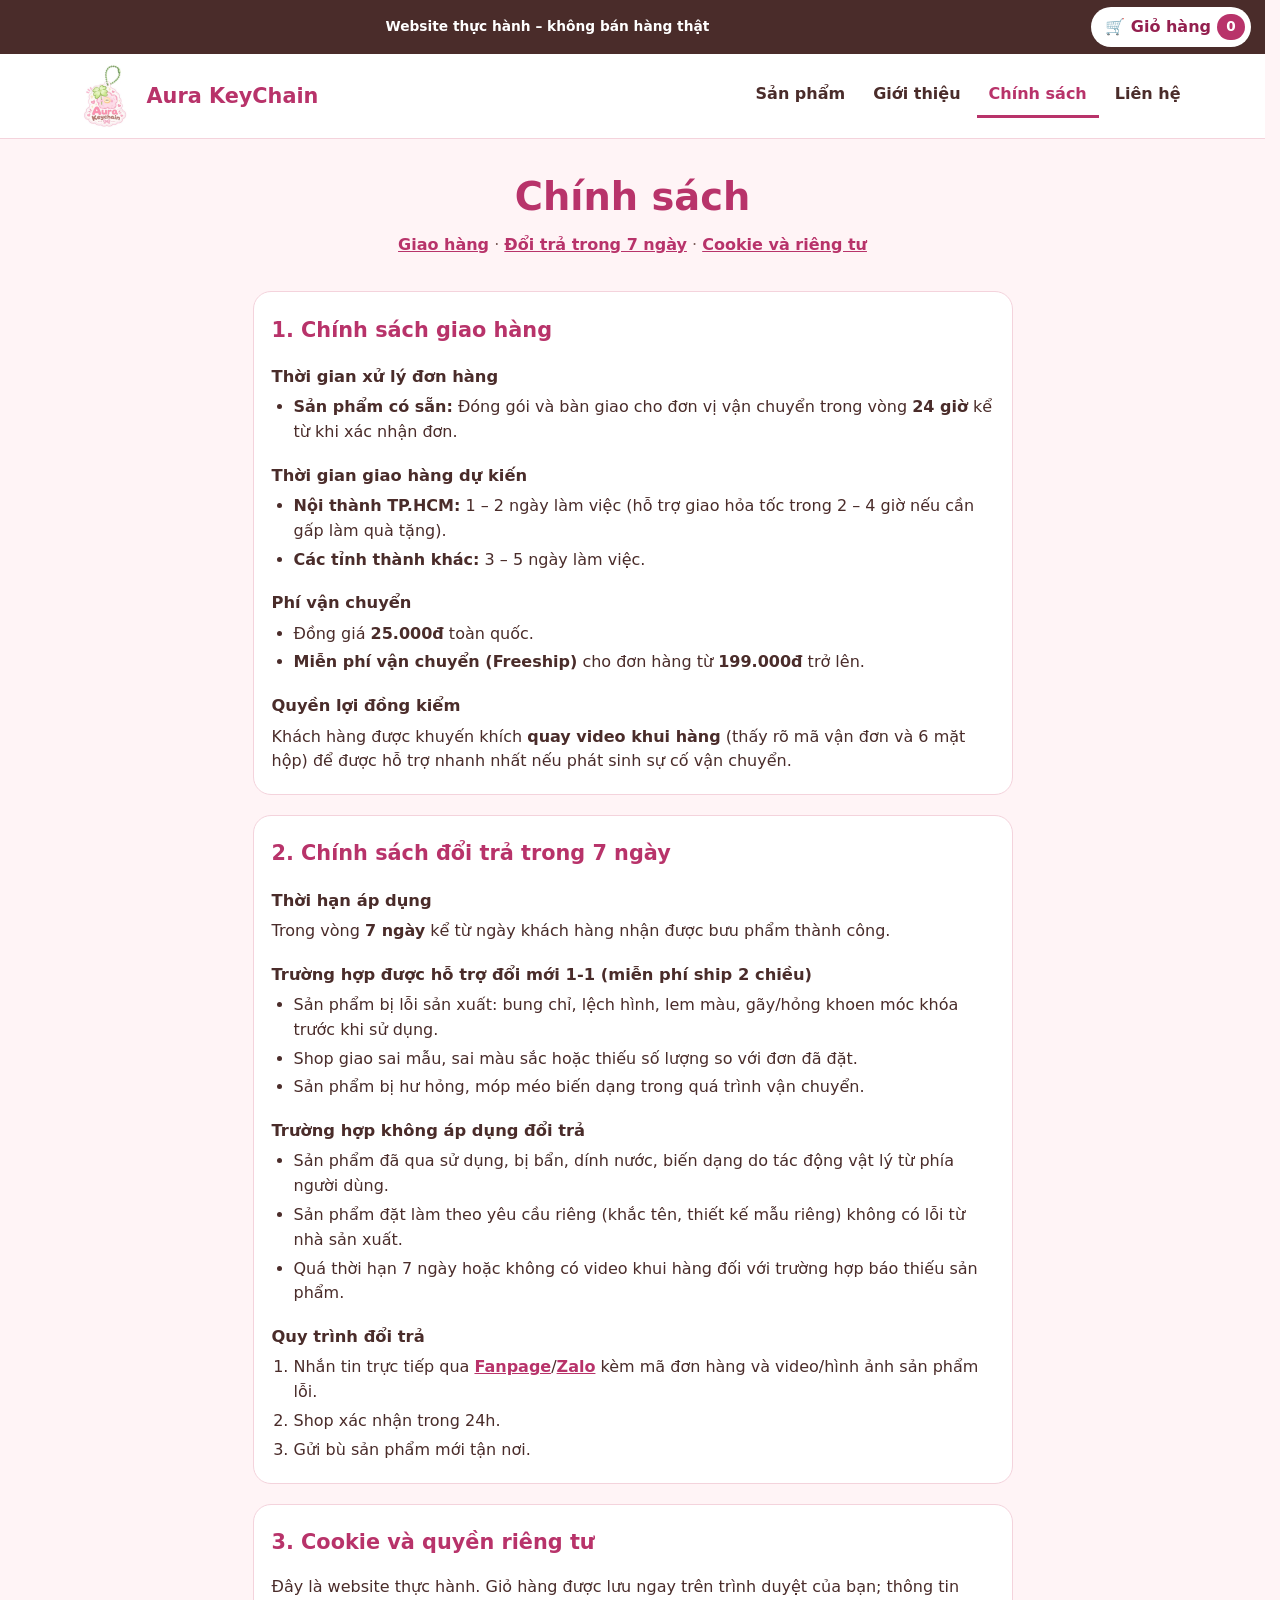
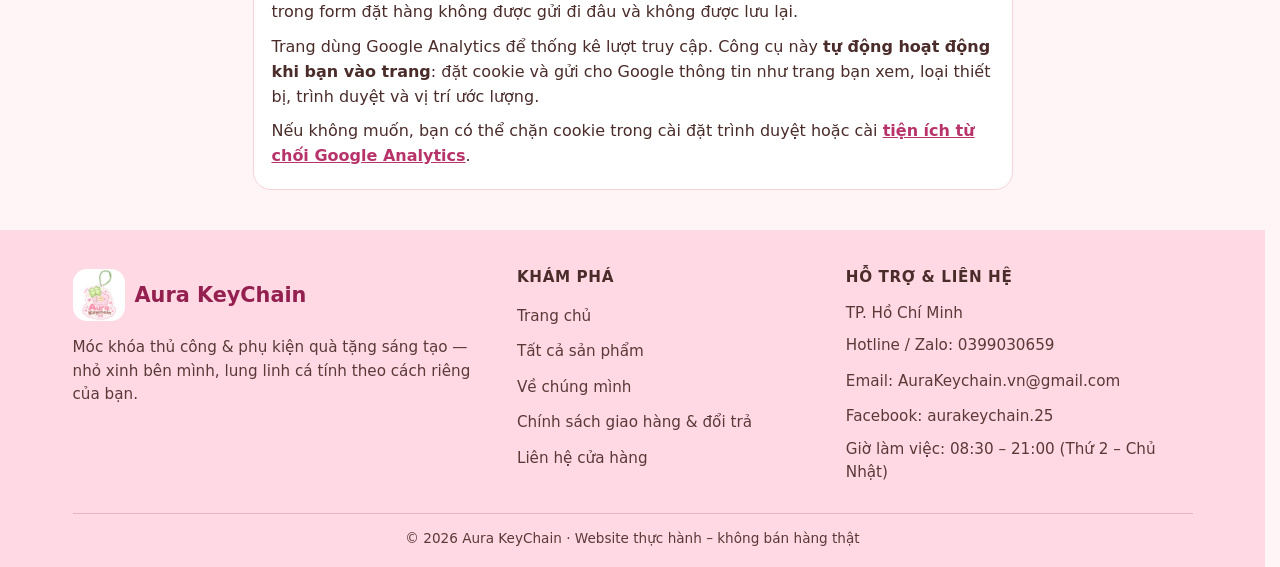
==== commit 343c3471: "Thêm giỏ hàng, đặt hàng COD và chỉnh sửa theo tài liệu "Chỉnh sửa" - Dải "Website thực hành – không " ====
--- a/chinh-sach.html
+++ b/chinh-sach.html
@@ -13,6 +13,11 @@
 <body>
 
 <a class="skip" href="#noi-dung">Bỏ qua tới nội dung</a>
+
+<div class="topbar">
+  <p>Website thực hành – không bán hàng thật</p>
+  <button type="button" class="cart-btn" id="cartOpen"><span aria-hidden="true">🛒</span> Giỏ hàng <span id="cartCount">0</span></button>
+</div>
 
 <header class="top">
   <div class="wrap">
@@ -53,7 +58,7 @@
 
     <h3>Phí vận chuyển</h3>
     <ul>
-      <li>Đồng giá <strong>20.000đ</strong> nội thành TP.HCM và <strong>30.000đ</strong> toàn quốc.</li>
+      <li>Đồng giá <strong>25.000đ</strong> toàn quốc.</li>
       <li><strong>Miễn phí vận chuyển (Freeship)</strong> cho đơn hàng từ <strong>199.000đ</strong> trở lên.</li>
     </ul>
 
@@ -91,21 +96,47 @@
 
   <section id="rieng-tu" aria-labelledby="rieng-tu-ten">
     <h2 id="rieng-tu-ten">3. Cookie và quyền riêng tư</h2>
+    <p>Đây là website thực hành. Giỏ hàng được lưu ngay trên trình duyệt của bạn; thông tin trong form đặt hàng không được gửi đi đâu và không được lưu lại.</p>
     <p>Trang dùng Google Analytics để thống kê lượt truy cập. Công cụ này <strong>tự động hoạt động khi bạn vào trang</strong>: đặt cookie và gửi cho Google thông tin như trang bạn xem, loại thiết bị, trình duyệt và vị trí ước lượng.</p>
     <p>Nếu không muốn, bạn có thể chặn cookie trong cài đặt trình duyệt hoặc cài <a href="https://tools.google.com/dlpage/gaoptout" rel="noopener">tiện ích từ chối Google Analytics</a>.</p>
   </section>
 </main>
 
 <footer>
-  <div class="wrap">
-    <p><strong>Aura KeyChain</strong> – Móc khóa thủ công &amp; Quà tặng · TP. Hồ Chí Minh</p>
-    <p>Hotline / Zalo: <a href="tel:0399030659">0399030659</a> · Email: <a href="mailto:AuraKeychain.vn@gmail.com">AuraKeychain.vn@gmail.com</a> · <a href="https://www.facebook.com/aurakeychain.25" rel="noopener">Facebook</a></p>
-    <p>Giờ làm việc: 08:30 – 21:00 (Thứ 2 – Chủ Nhật)</p>
-    <p><a href="gioi-thieu.html">Giới thiệu</a> · <a href="chinh-sach.html#giao-hang">Chính sách giao hàng</a> · <a href="chinh-sach.html#doi-tra">Đổi trả trong 7 ngày</a> · <a href="lien-he.html">Liên hệ</a></p>
-    <p>© 2026 Aura KeyChain</p>
+  <div class="wrap foot">
+    <div>
+      <a class="brand" href="./">
+        <img src="anh/logo-256.webp" alt="" width="52" height="52" loading="lazy">
+        <span>Aura KeyChain</span>
+      </a>
+      <p>Móc khóa thủ công &amp; phụ kiện quà tặng sáng tạo — nhỏ xinh bên mình, lung linh cá tính theo cách riêng của bạn.</p>
+    </div>
+    <nav aria-label="Khám phá">
+      <h2>Khám phá</h2>
+      <ul>
+        <li><a href="./">Trang chủ</a></li>
+        <li><a href="./#noi-dung">Tất cả sản phẩm</a></li>
+        <li><a href="gioi-thieu.html">Về chúng mình</a></li>
+        <li><a href="chinh-sach.html">Chính sách giao hàng &amp; đổi trả</a></li>
+        <li><a href="lien-he.html">Liên hệ cửa hàng</a></li>
+      </ul>
+    </nav>
+    <div>
+      <h2>Hỗ trợ &amp; liên hệ</h2>
+      <ul>
+        <li>TP. Hồ Chí Minh</li>
+        <li>Hotline / Zalo: <a href="tel:0399030659">0399030659</a></li>
+        <li>Email: <a href="mailto:AuraKeychain.vn@gmail.com">AuraKeychain.vn@gmail.com</a></li>
+        <li>Facebook: <a href="https://www.facebook.com/aurakeychain.25" rel="noopener">aurakeychain.25</a></li>
+        <li>Giờ làm việc: 08:30 – 21:00 (Thứ 2 – Chủ Nhật)</li>
+      </ul>
+    </div>
   </div>
+  <p class="wrap foot-copy">© 2026 Aura KeyChain · Website thực hành – không bán hàng thật</p>
 </footer>
 
+<script src="products.js"></script>
+<script src="cart.js"></script>
 <script src="analytics.js"></script>
 </body>
 </html>
--- a/style.css
+++ b/style.css
@@ -3,16 +3,18 @@
   --bg: #fff4f6; --surface: #ffffff; --ink: #4a2c2a; --muted: #7d5f5c;
   --pink: #b8336a; --on-pink: #ffffff; --soft: #ffe3ea; --green: #3f7a34;
   --line: #f4d3dc; --shadow: 0 10px 28px rgba(120, 40, 70, .14);
+  --foot-bg: #ffd9e4; --foot-ink: #593a38; --foot-brand: #94204f; --danger: #b3261e;
 }
 @media (prefers-color-scheme: dark) {
   :root {
     --bg: #1f1416; --surface: #2b1c20; --ink: #f8e9ec; --muted: #c9aab0;
     --pink: #f291b5; --on-pink: #2b1219; --soft: #43252f; --green: #9bd18c;
     --line: #4a2f37; --shadow: 0 10px 28px rgba(0, 0, 0, .45);
+    --foot-bg: #40222d; --foot-ink: #ecd3d9; --foot-brand: #ffb0cb; --danger: #ffb4ab;
   }
 }
 * { box-sizing: border-box; }
-html { scroll-behavior: smooth; scroll-padding-top: 76px; scrollbar-gutter: stable; }
+html { scroll-behavior: smooth; scroll-padding-top: 124px; scrollbar-gutter: stable; }
 body { margin: 0; background: var(--bg); color: var(--ink); line-height: 1.55;
   font-family: "Segoe UI", system-ui, -apple-system, Roboto, Arial, sans-serif; }
 a { color: inherit; }
@@ -20,7 +22,14 @@
 :focus-visible { outline: 3px solid var(--pink); outline-offset: 2px; }
 .wrap { width: min(1120px, 100% - 28px); margin-inline: auto; }
 .skip { position: absolute; left: -999px; }
-.skip:focus { left: 12px; top: 12px; z-index: 20; padding: 8px 14px; border-radius: 8px; background: var(--surface); }
+.skip:focus { left: 12px; top: 12px; z-index: 40; padding: 8px 14px; border-radius: 8px; background: var(--surface); }
+
+/* Dải trên cùng luôn hiển thị: lời nhắc website thực hành và nút giỏ hàng */
+.topbar { position: sticky; top: 0; z-index: 30; display: flex; align-items: center; gap: 10px; height: 54px; padding: 0 14px; background: #4a2c2a; color: #fff; }
+.topbar p { flex: 1; margin: 0; font-size: .86rem; font-weight: 700; line-height: 1.3; text-align: center; }
+.cart-btn { display: flex; align-items: center; gap: 6px; min-height: 40px; padding: 4px 6px 4px 14px; border: 0; border-radius: 999px; background: #fff; color: #94204f; font-weight: 700; white-space: nowrap; }
+.cart-btn #cartCount { display: inline-block; min-width: 28px; padding: 2px 8px; border-radius: 999px; background: #b8336a; color: #fff; font-size: .85rem; }
+.topbar :focus-visible { outline-color: #fff; }
 
 /* Đầu trang: tên cửa hàng và menu các trang */
 .top { background: var(--surface); border-bottom: 1px solid var(--line); }
@@ -50,7 +59,7 @@
 }
 
 /* Menu nhóm sản phẩm, dính ở mép trên khi cuộn */
-.groups { position: sticky; top: 0; z-index: 10; background: var(--surface); border-bottom: 1px solid var(--line); }
+.groups { position: sticky; top: 54px; z-index: 10; background: var(--surface); border-bottom: 1px solid var(--line); }
 .groups ul { display: flex; justify-content: safe center; gap: 8px; min-height: 55px; margin-block: 0; padding: 8px 2px; overflow-x: auto; list-style: none; }
 .groups a { display: block; padding: 7px 14px; border-radius: 999px; background: var(--soft); font-size: .92rem; font-weight: 600; white-space: nowrap; text-decoration: none; }
 .groups a:hover { background: var(--pink); color: var(--on-pink); }
@@ -79,7 +88,12 @@
 .count { right: 8px; bottom: 8px; background: rgba(40, 20, 24, .78); color: #fff; }
 .combo { left: 8px; top: 8px; background: var(--pink); color: var(--on-pink); }
 .card h3 { margin: 0; padding: 10px 12px 0; font-size: .96rem; line-height: 1.35; }
-.price { margin: auto 0 0; padding: 4px 12px 12px; color: var(--pink); font-size: 1.08rem; font-weight: 800; }
+.price { margin: auto 0 0; padding: 4px 12px 0; color: var(--pink); font-size: 1.08rem; font-weight: 800; }
+.stock { color: var(--green); font-size: .8rem; font-weight: 600; }
+.card .stock { margin: 0; padding: 0 12px 8px; }
+.add { min-height: 42px; padding: 8px 14px; border: 0; border-radius: 999px; background: var(--pink); color: var(--on-pink); font-weight: 700; }
+.add[aria-disabled="true"] { background: var(--soft); color: var(--muted); cursor: default; }
+.card .add { margin: 0 10px 12px; font-size: .9rem; }
 
 /* Trang chính sách và liên hệ */
 .doc { max-width: 760px; }
@@ -122,15 +136,24 @@
 .cta-banner p { max-width: 36em; margin: 0 auto 20px; color: #6b4744; }
 .cta-banner :focus-visible { outline-color: #4a2c2a; }
 
-footer { margin-top: 32px; padding: 20px 0; border-top: 1px solid var(--line); text-align: center; color: var(--muted); font-size: .9rem; }
-footer p { margin: 6px 0; overflow-wrap: anywhere; }
-footer a { display: inline-block; padding-block: 2px; }
+/* Chân trang 3 cột trên nền hồng đậm hơn nền trang */
+footer { margin-top: 40px; padding: 36px 0 18px; background: var(--foot-bg); color: var(--foot-ink); font-size: .95rem; }
+.foot { display: grid; gap: 28px; }
+@media (min-width: 760px) { .foot { grid-template-columns: 1.4fr 1fr 1.2fr; gap: 40px; } }
+.foot a.brand { display: flex; color: var(--foot-brand); }
+.foot p { max-width: 28em; margin: 12px 0 0; }
+.foot h2 { margin: 0 0 12px; color: var(--ink); font-size: .95rem; letter-spacing: .04em; text-transform: uppercase; }
+.foot ul { margin: 0; padding: 0; list-style: none; }
+.foot li { margin-bottom: 6px; overflow-wrap: anywhere; }
+.foot a { display: inline-block; padding-block: 3px; text-decoration: none; }
+.foot a:hover { text-decoration: underline; }
+.foot-copy { margin-block: 22px 0; padding-top: 14px; border-top: 1px solid rgba(148, 32, 79, .2); font-size: .85rem; text-align: center; }
 
 /* Hộp xem ảnh lớn */
 #viewer { width: min(94vw, 560px); max-height: 94dvh; padding: 0; border: 0; border-radius: 18px; background: var(--surface); color: var(--ink); box-shadow: var(--shadow); }
 #viewer:modal { overscroll-behavior: contain; }
 #viewer::backdrop { background: rgba(30, 12, 18, .75); overflow: hidden; overscroll-behavior: contain; }
-#vImg { display: block; width: 100%; height: auto; max-height: calc(94dvh - 96px); object-fit: contain; background: var(--soft); }
+#vImg { display: block; width: 100%; height: auto; max-height: calc(94dvh - 176px); object-fit: contain; background: var(--soft); }
 .vbar { display: flex; align-items: center; gap: 10px; min-height: 90px; padding: 10px 12px; }
 .vtext { flex: 1; text-align: center; }
 .vtext h2 { margin: 0; font-size: 1.05rem; }
@@ -140,6 +163,54 @@
 .nav, .close { display: grid; place-items: center; width: 44px; height: 44px; border: 0; border-radius: 50%; font-size: 1.6rem; line-height: 1; }
 .nav { flex: none; background: var(--soft); color: var(--ink); }
 .close { position: absolute; top: 10px; right: 10px; z-index: 1; background: rgba(40, 20, 24, .78); color: #fff; }
+#vAdd { display: block; margin: 0 auto 14px; padding-inline: 28px; }
 [hidden] { display: none !important; }
+.visually-hidden { position: absolute; width: 1px; height: 1px; margin: -1px; overflow: hidden; clip-path: inset(50%); white-space: nowrap; }
+
+/* Hộp giỏ hàng và đặt hàng */
+#cart { width: min(96vw, 560px); max-height: 94dvh; padding: 0; border: 0; border-radius: 22px; background: var(--surface); color: var(--ink); box-shadow: var(--shadow); }
+#cart[open] { display: flex; flex-direction: column; }
+#cart:modal { overscroll-behavior: contain; }
+#cart::backdrop { background: rgba(30, 12, 18, .65); overflow: hidden; overscroll-behavior: contain; }
+.cart-head { display: flex; align-items: center; justify-content: space-between; padding: 12px 16px; border-bottom: 1px solid var(--line); }
+.cart-head h2 { margin: 0; color: var(--pink); font-size: 1.3rem; }
+.cart-close { width: 44px; height: 44px; border: 0; border-radius: 50%; background: var(--soft); color: var(--ink); font-size: 1.5rem; line-height: 1; }
+.cart-body { min-height: 0; overflow-y: auto; overscroll-behavior: contain; padding: 6px 16px 18px; }
+.cart-practice { margin: 0; padding: 8px 16px; background: #4a2c2a; color: #fff; font-size: .8rem; font-weight: 700; text-align: center; }
+#cartEmpty, #cartDone { padding: 14px 0; text-align: center; }
+.cart-items { margin: 0; padding: 0; list-style: none; }
+.cart-items li { display: grid; grid-template-columns: 64px minmax(0, 1fr) auto; gap: 12px; padding: 12px 0; border-bottom: 1px dashed var(--line); }
+.cart-items img { width: 64px; height: 80px; border-radius: 10px; object-fit: cover; }
+.cart-items h3 { margin: 0; font-size: .95rem; line-height: 1.35; }
+.cart-items p { margin: 2px 0; color: var(--muted); font-size: .85rem; }
+.cart-items p.stock { color: var(--green); }
+.cart-items .line { color: var(--pink); white-space: nowrap; }
+.row-actions { display: flex; flex-wrap: wrap; align-items: center; gap: 12px; margin-top: 6px; }
+.qty { display: flex; align-items: center; gap: 4px; }
+.qty button { width: 40px; height: 40px; border: 1px solid var(--line); border-radius: 50%; background: var(--soft); color: var(--ink); font-size: 1.2rem; line-height: 1; }
+.qty button:disabled { opacity: .45; cursor: default; }
+.qty output { min-width: 2.2em; font-weight: 700; text-align: center; }
+.remove { min-height: 40px; border: 0; background: none; color: var(--danger); font-weight: 600; text-decoration: underline; }
+.sum { margin: 14px 0 4px; }
+.sum div { display: flex; justify-content: space-between; gap: 12px; padding: 3px 0; }
+.sum dd { margin: 0; font-weight: 700; }
+.sum .sum-total { margin-top: 6px; padding-top: 8px; border-top: 2px solid var(--line); color: var(--pink); font-size: 1.15rem; font-weight: 800; }
+.hint { margin: 6px 0; color: var(--muted); font-size: .85rem; }
+#order h3 { margin: 18px 0 8px; font-size: 1.1rem; }
+.field { margin-bottom: 10px; }
+.field label { display: block; margin-bottom: 3px; font-weight: 600; font-size: .92rem; }
+.field input, .field textarea { width: 100%; padding: 10px 12px; border: 2px solid var(--line); border-radius: 12px; background: var(--bg); color: var(--ink); font: inherit; font-size: 1rem; }
+.field textarea { resize: vertical; }
+.field [aria-invalid="true"] { border-color: var(--danger); }
+.error { margin: 4px 0 0; color: var(--danger); font-size: .86rem; font-weight: 600; }
+.error::before { content: "⚠ "; }
+fieldset { margin: 0 0 8px; padding: 8px 12px; border: 2px solid var(--line); border-radius: 12px; }
+legend { padding: 0 4px; font-weight: 600; font-size: .92rem; }
+.pay { display: flex; align-items: center; gap: 8px; min-height: 36px; }
+.pay input { width: 20px; height: 20px; accent-color: var(--pink); }
+#cart .cta { border: 0; font: inherit; font-weight: 700; background: var(--pink); color: var(--on-pink); }
+#order .cta { width: 100%; margin-top: 6px; }
+#doneTitle { color: var(--pink); font-size: 1.3rem; }
+.check-note { padding: 12px; border: 2px dashed var(--pink); border-radius: 14px; font-weight: 700; }
 
 @media (prefers-reduced-motion: reduce) { * { scroll-behavior: auto !important; transition: none !important; } }
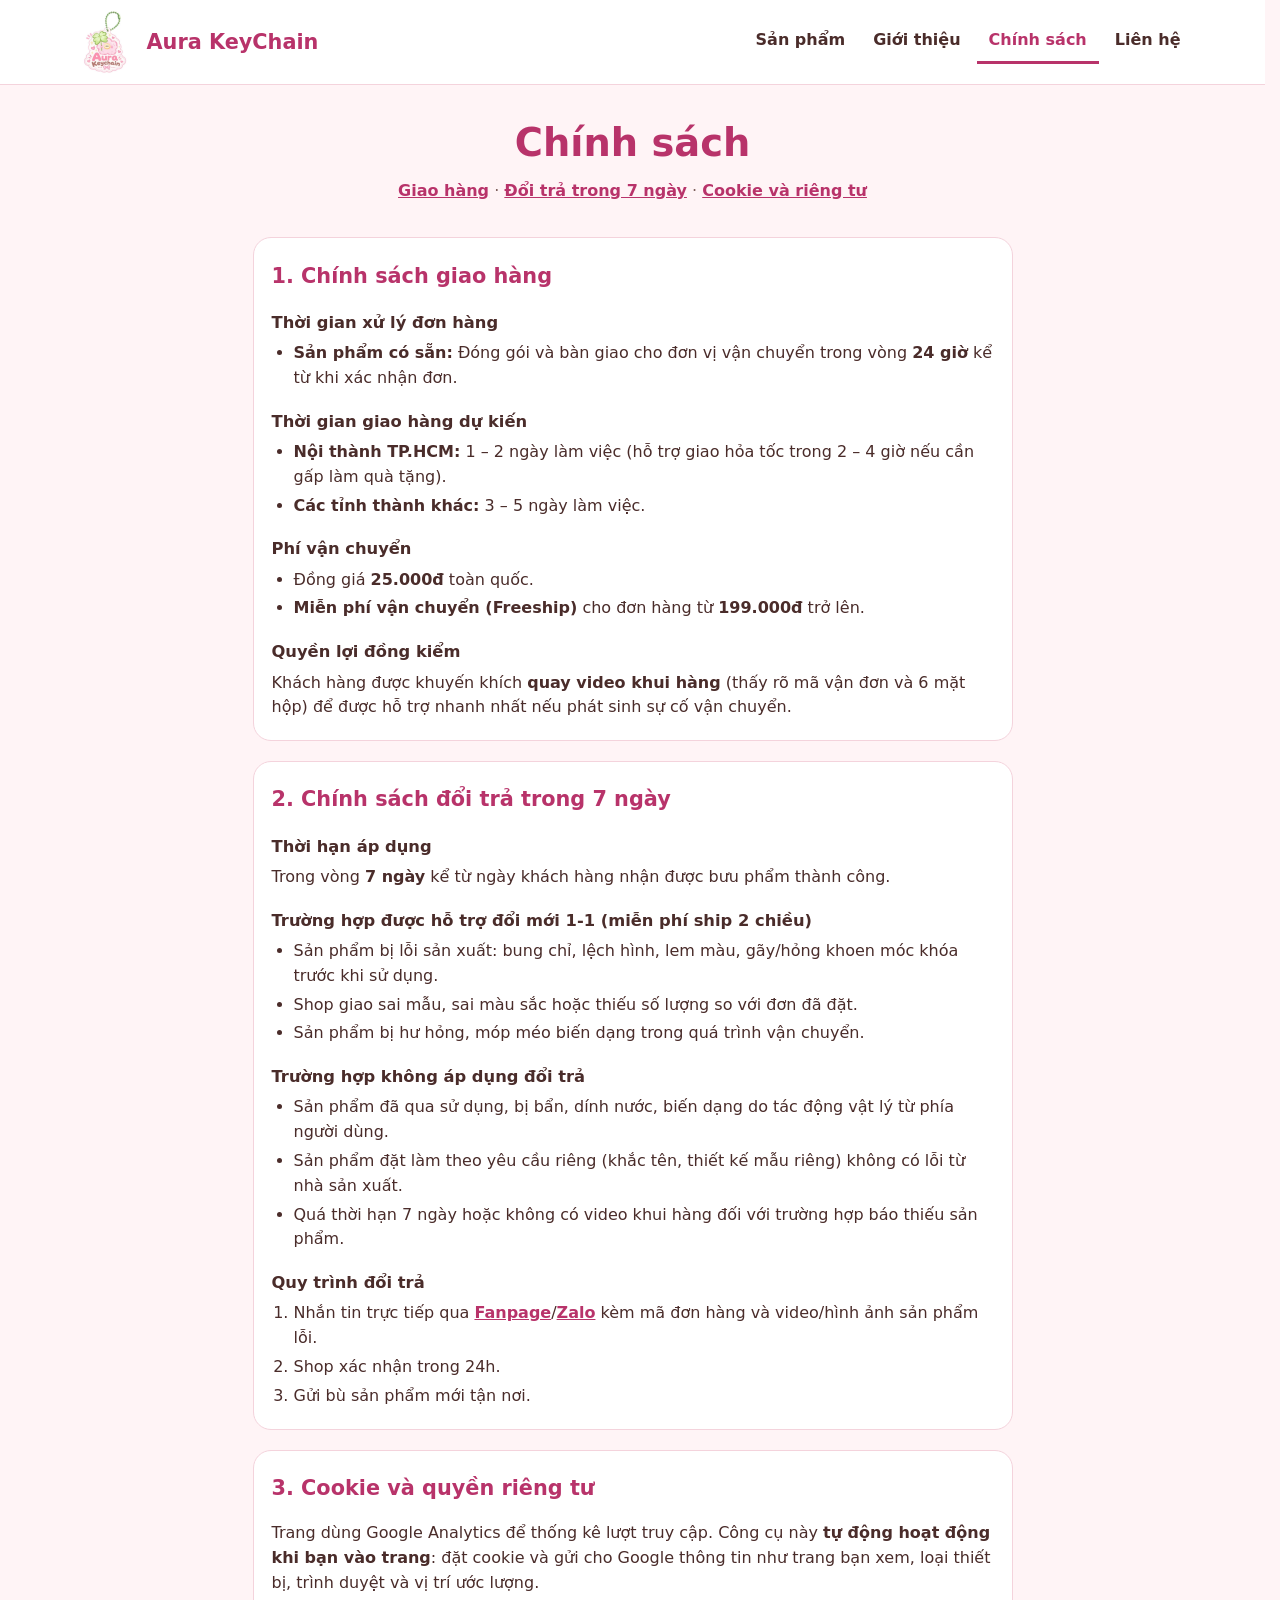
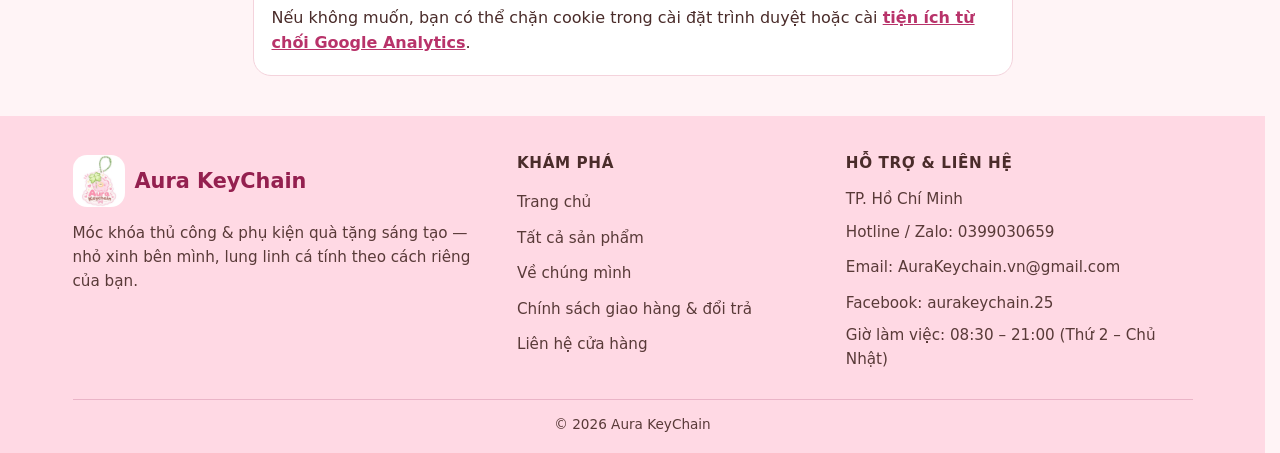
==== commit 364cab7b: "Bỏ giỏ hàng, tồn kho tạm và dòng "website thực hành" để bán hàng thật - Chưa nhận đơn trên web: bỏ g" ====
--- a/chinh-sach.html
+++ b/chinh-sach.html
@@ -13,11 +13,6 @@
 <body>
 
 <a class="skip" href="#noi-dung">Bỏ qua tới nội dung</a>
-
-<div class="topbar">
-  <p>Website thực hành – không bán hàng thật</p>
-  <button type="button" class="cart-btn" id="cartOpen"><span aria-hidden="true">🛒</span> Giỏ hàng <span id="cartCount">0</span></button>
-</div>
 
 <header class="top">
   <div class="wrap">
@@ -96,7 +91,6 @@
 
   <section id="rieng-tu" aria-labelledby="rieng-tu-ten">
     <h2 id="rieng-tu-ten">3. Cookie và quyền riêng tư</h2>
-    <p>Đây là website thực hành. Giỏ hàng được lưu ngay trên trình duyệt của bạn; thông tin trong form đặt hàng không được gửi đi đâu và không được lưu lại.</p>
     <p>Trang dùng Google Analytics để thống kê lượt truy cập. Công cụ này <strong>tự động hoạt động khi bạn vào trang</strong>: đặt cookie và gửi cho Google thông tin như trang bạn xem, loại thiết bị, trình duyệt và vị trí ước lượng.</p>
     <p>Nếu không muốn, bạn có thể chặn cookie trong cài đặt trình duyệt hoặc cài <a href="https://tools.google.com/dlpage/gaoptout" rel="noopener">tiện ích từ chối Google Analytics</a>.</p>
   </section>
@@ -132,11 +126,9 @@
       </ul>
     </div>
   </div>
-  <p class="wrap foot-copy">© 2026 Aura KeyChain · Website thực hành – không bán hàng thật</p>
+  <p class="wrap foot-copy">© 2026 Aura KeyChain</p>
 </footer>
 
-<script src="products.js"></script>
-<script src="cart.js"></script>
 <script src="analytics.js"></script>
 </body>
 </html>
--- a/style.css
+++ b/style.css
@@ -3,18 +3,18 @@
   --bg: #fff4f6; --surface: #ffffff; --ink: #4a2c2a; --muted: #7d5f5c;
   --pink: #b8336a; --on-pink: #ffffff; --soft: #ffe3ea; --green: #3f7a34;
   --line: #f4d3dc; --shadow: 0 10px 28px rgba(120, 40, 70, .14);
-  --foot-bg: #ffd9e4; --foot-ink: #593a38; --foot-brand: #94204f; --danger: #b3261e;
+  --foot-bg: #ffd9e4; --foot-ink: #593a38; --foot-brand: #94204f;
 }
 @media (prefers-color-scheme: dark) {
   :root {
     --bg: #1f1416; --surface: #2b1c20; --ink: #f8e9ec; --muted: #c9aab0;
     --pink: #f291b5; --on-pink: #2b1219; --soft: #43252f; --green: #9bd18c;
     --line: #4a2f37; --shadow: 0 10px 28px rgba(0, 0, 0, .45);
-    --foot-bg: #40222d; --foot-ink: #ecd3d9; --foot-brand: #ffb0cb; --danger: #ffb4ab;
+    --foot-bg: #40222d; --foot-ink: #ecd3d9; --foot-brand: #ffb0cb;
   }
 }
 * { box-sizing: border-box; }
-html { scroll-behavior: smooth; scroll-padding-top: 124px; scrollbar-gutter: stable; }
+html { scroll-behavior: smooth; scroll-padding-top: 70px; scrollbar-gutter: stable; }
 body { margin: 0; background: var(--bg); color: var(--ink); line-height: 1.55;
   font-family: "Segoe UI", system-ui, -apple-system, Roboto, Arial, sans-serif; }
 a { color: inherit; }
@@ -23,13 +23,6 @@
 .wrap { width: min(1120px, 100% - 28px); margin-inline: auto; }
 .skip { position: absolute; left: -999px; }
 .skip:focus { left: 12px; top: 12px; z-index: 40; padding: 8px 14px; border-radius: 8px; background: var(--surface); }
-
-/* Dải trên cùng luôn hiển thị: lời nhắc website thực hành và nút giỏ hàng */
-.topbar { position: sticky; top: 0; z-index: 30; display: flex; align-items: center; gap: 10px; height: 54px; padding: 0 14px; background: #4a2c2a; color: #fff; }
-.topbar p { flex: 1; margin: 0; font-size: .86rem; font-weight: 700; line-height: 1.3; text-align: center; }
-.cart-btn { display: flex; align-items: center; gap: 6px; min-height: 40px; padding: 4px 6px 4px 14px; border: 0; border-radius: 999px; background: #fff; color: #94204f; font-weight: 700; white-space: nowrap; }
-.cart-btn #cartCount { display: inline-block; min-width: 28px; padding: 2px 8px; border-radius: 999px; background: #b8336a; color: #fff; font-size: .85rem; }
-.topbar :focus-visible { outline-color: #fff; }
 
 /* Đầu trang: tên cửa hàng và menu các trang */
 .top { background: var(--surface); border-bottom: 1px solid var(--line); }
@@ -59,7 +52,7 @@
 }
 
 /* Menu nhóm sản phẩm, dính ở mép trên khi cuộn */
-.groups { position: sticky; top: 54px; z-index: 10; background: var(--surface); border-bottom: 1px solid var(--line); }
+.groups { position: sticky; top: 0; z-index: 10; background: var(--surface); border-bottom: 1px solid var(--line); }
 .groups ul { display: flex; justify-content: safe center; gap: 8px; min-height: 55px; margin-block: 0; padding: 8px 2px; overflow-x: auto; list-style: none; }
 .groups a { display: block; padding: 7px 14px; border-radius: 999px; background: var(--soft); font-size: .92rem; font-weight: 600; white-space: nowrap; text-decoration: none; }
 .groups a:hover { background: var(--pink); color: var(--on-pink); }
@@ -71,7 +64,10 @@
 /* Nhóm sản phẩm */
 /* Giữ chỗ trước khi JavaScript dựng danh sách, để chân trang không bị nhảy. */
 #catalog { min-height: 100vh; }
-#catalog section { padding: 26px 0 6px; }
+#catalog section { margin-inline: -12px; padding: 26px 12px 6px; }
+/* Các nhóm phía dưới chỉ được dựng khi sắp cuộn tới (nhóm đầu có thể thấy ngay nên không áp dụng) */
+#catalog:not(.all) section + section { content-visibility: auto; contain-intrinsic-size: auto none auto 810px; }
+@media (min-width: 960px) { #catalog:not(.all) section + section { contain-intrinsic-size: auto none auto 565px; } }
 .group-head { display: flex; align-items: baseline; justify-content: space-between; gap: 12px; margin-bottom: 14px; border-bottom: 2px dashed var(--line); }
 .group-head h2 { margin: 0 0 8px; font-size: 1.4rem; }
 .total { color: var(--green); font-size: .9rem; font-weight: 700; }
@@ -88,12 +84,7 @@
 .count { right: 8px; bottom: 8px; background: rgba(40, 20, 24, .78); color: #fff; }
 .combo { left: 8px; top: 8px; background: var(--pink); color: var(--on-pink); }
 .card h3 { margin: 0; padding: 10px 12px 0; font-size: .96rem; line-height: 1.35; }
-.price { margin: auto 0 0; padding: 4px 12px 0; color: var(--pink); font-size: 1.08rem; font-weight: 800; }
-.stock { color: var(--green); font-size: .8rem; font-weight: 600; }
-.card .stock { margin: 0; padding: 0 12px 8px; }
-.add { min-height: 42px; padding: 8px 14px; border: 0; border-radius: 999px; background: var(--pink); color: var(--on-pink); font-weight: 700; }
-.add[aria-disabled="true"] { background: var(--soft); color: var(--muted); cursor: default; }
-.card .add { margin: 0 10px 12px; font-size: .9rem; }
+.price { margin: auto 0 0; padding: 4px 12px 12px; color: var(--pink); font-size: 1.08rem; font-weight: 800; }
 
 /* Trang chính sách và liên hệ */
 .doc { max-width: 760px; }
@@ -153,7 +144,7 @@
 #viewer { width: min(94vw, 560px); max-height: 94dvh; padding: 0; border: 0; border-radius: 18px; background: var(--surface); color: var(--ink); box-shadow: var(--shadow); }
 #viewer:modal { overscroll-behavior: contain; }
 #viewer::backdrop { background: rgba(30, 12, 18, .75); overflow: hidden; overscroll-behavior: contain; }
-#vImg { display: block; width: 100%; height: auto; max-height: calc(94dvh - 176px); object-fit: contain; background: var(--soft); }
+#vImg { display: block; width: 100%; height: auto; max-height: calc(94dvh - 96px); object-fit: contain; background: var(--soft); }
 .vbar { display: flex; align-items: center; gap: 10px; min-height: 90px; padding: 10px 12px; }
 .vtext { flex: 1; text-align: center; }
 .vtext h2 { margin: 0; font-size: 1.05rem; }
@@ -163,54 +154,6 @@
 .nav, .close { display: grid; place-items: center; width: 44px; height: 44px; border: 0; border-radius: 50%; font-size: 1.6rem; line-height: 1; }
 .nav { flex: none; background: var(--soft); color: var(--ink); }
 .close { position: absolute; top: 10px; right: 10px; z-index: 1; background: rgba(40, 20, 24, .78); color: #fff; }
-#vAdd { display: block; margin: 0 auto 14px; padding-inline: 28px; }
 [hidden] { display: none !important; }
-.visually-hidden { position: absolute; width: 1px; height: 1px; margin: -1px; overflow: hidden; clip-path: inset(50%); white-space: nowrap; }
-
-/* Hộp giỏ hàng và đặt hàng */
-#cart { width: min(96vw, 560px); max-height: 94dvh; padding: 0; border: 0; border-radius: 22px; background: var(--surface); color: var(--ink); box-shadow: var(--shadow); }
-#cart[open] { display: flex; flex-direction: column; }
-#cart:modal { overscroll-behavior: contain; }
-#cart::backdrop { background: rgba(30, 12, 18, .65); overflow: hidden; overscroll-behavior: contain; }
-.cart-head { display: flex; align-items: center; justify-content: space-between; padding: 12px 16px; border-bottom: 1px solid var(--line); }
-.cart-head h2 { margin: 0; color: var(--pink); font-size: 1.3rem; }
-.cart-close { width: 44px; height: 44px; border: 0; border-radius: 50%; background: var(--soft); color: var(--ink); font-size: 1.5rem; line-height: 1; }
-.cart-body { min-height: 0; overflow-y: auto; overscroll-behavior: contain; padding: 6px 16px 18px; }
-.cart-practice { margin: 0; padding: 8px 16px; background: #4a2c2a; color: #fff; font-size: .8rem; font-weight: 700; text-align: center; }
-#cartEmpty, #cartDone { padding: 14px 0; text-align: center; }
-.cart-items { margin: 0; padding: 0; list-style: none; }
-.cart-items li { display: grid; grid-template-columns: 64px minmax(0, 1fr) auto; gap: 12px; padding: 12px 0; border-bottom: 1px dashed var(--line); }
-.cart-items img { width: 64px; height: 80px; border-radius: 10px; object-fit: cover; }
-.cart-items h3 { margin: 0; font-size: .95rem; line-height: 1.35; }
-.cart-items p { margin: 2px 0; color: var(--muted); font-size: .85rem; }
-.cart-items p.stock { color: var(--green); }
-.cart-items .line { color: var(--pink); white-space: nowrap; }
-.row-actions { display: flex; flex-wrap: wrap; align-items: center; gap: 12px; margin-top: 6px; }
-.qty { display: flex; align-items: center; gap: 4px; }
-.qty button { width: 40px; height: 40px; border: 1px solid var(--line); border-radius: 50%; background: var(--soft); color: var(--ink); font-size: 1.2rem; line-height: 1; }
-.qty button:disabled { opacity: .45; cursor: default; }
-.qty output { min-width: 2.2em; font-weight: 700; text-align: center; }
-.remove { min-height: 40px; border: 0; background: none; color: var(--danger); font-weight: 600; text-decoration: underline; }
-.sum { margin: 14px 0 4px; }
-.sum div { display: flex; justify-content: space-between; gap: 12px; padding: 3px 0; }
-.sum dd { margin: 0; font-weight: 700; }
-.sum .sum-total { margin-top: 6px; padding-top: 8px; border-top: 2px solid var(--line); color: var(--pink); font-size: 1.15rem; font-weight: 800; }
-.hint { margin: 6px 0; color: var(--muted); font-size: .85rem; }
-#order h3 { margin: 18px 0 8px; font-size: 1.1rem; }
-.field { margin-bottom: 10px; }
-.field label { display: block; margin-bottom: 3px; font-weight: 600; font-size: .92rem; }
-.field input, .field textarea { width: 100%; padding: 10px 12px; border: 2px solid var(--line); border-radius: 12px; background: var(--bg); color: var(--ink); font: inherit; font-size: 1rem; }
-.field textarea { resize: vertical; }
-.field [aria-invalid="true"] { border-color: var(--danger); }
-.error { margin: 4px 0 0; color: var(--danger); font-size: .86rem; font-weight: 600; }
-.error::before { content: "⚠ "; }
-fieldset { margin: 0 0 8px; padding: 8px 12px; border: 2px solid var(--line); border-radius: 12px; }
-legend { padding: 0 4px; font-weight: 600; font-size: .92rem; }
-.pay { display: flex; align-items: center; gap: 8px; min-height: 36px; }
-.pay input { width: 20px; height: 20px; accent-color: var(--pink); }
-#cart .cta { border: 0; font: inherit; font-weight: 700; background: var(--pink); color: var(--on-pink); }
-#order .cta { width: 100%; margin-top: 6px; }
-#doneTitle { color: var(--pink); font-size: 1.3rem; }
-.check-note { padding: 12px; border: 2px dashed var(--pink); border-radius: 14px; font-weight: 700; }
 
 @media (prefers-reduced-motion: reduce) { * { scroll-behavior: auto !important; transition: none !important; } }
